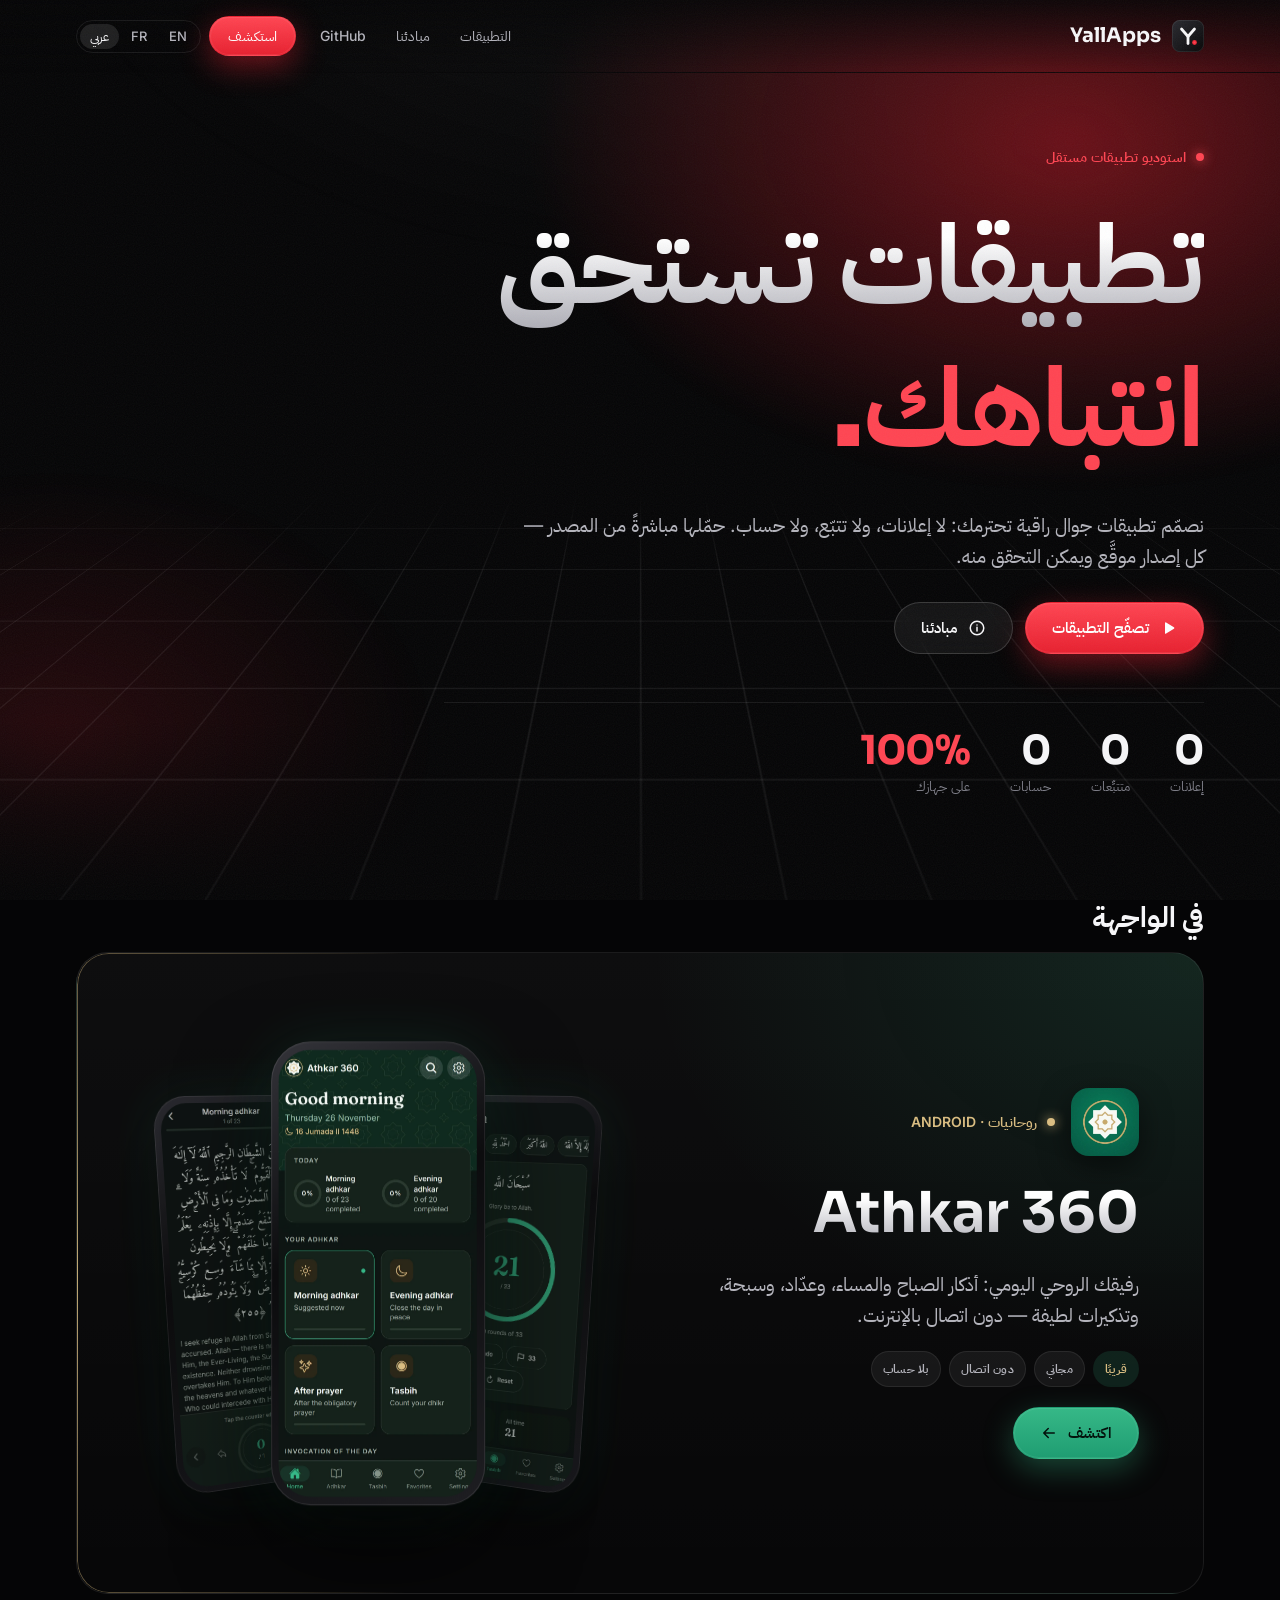
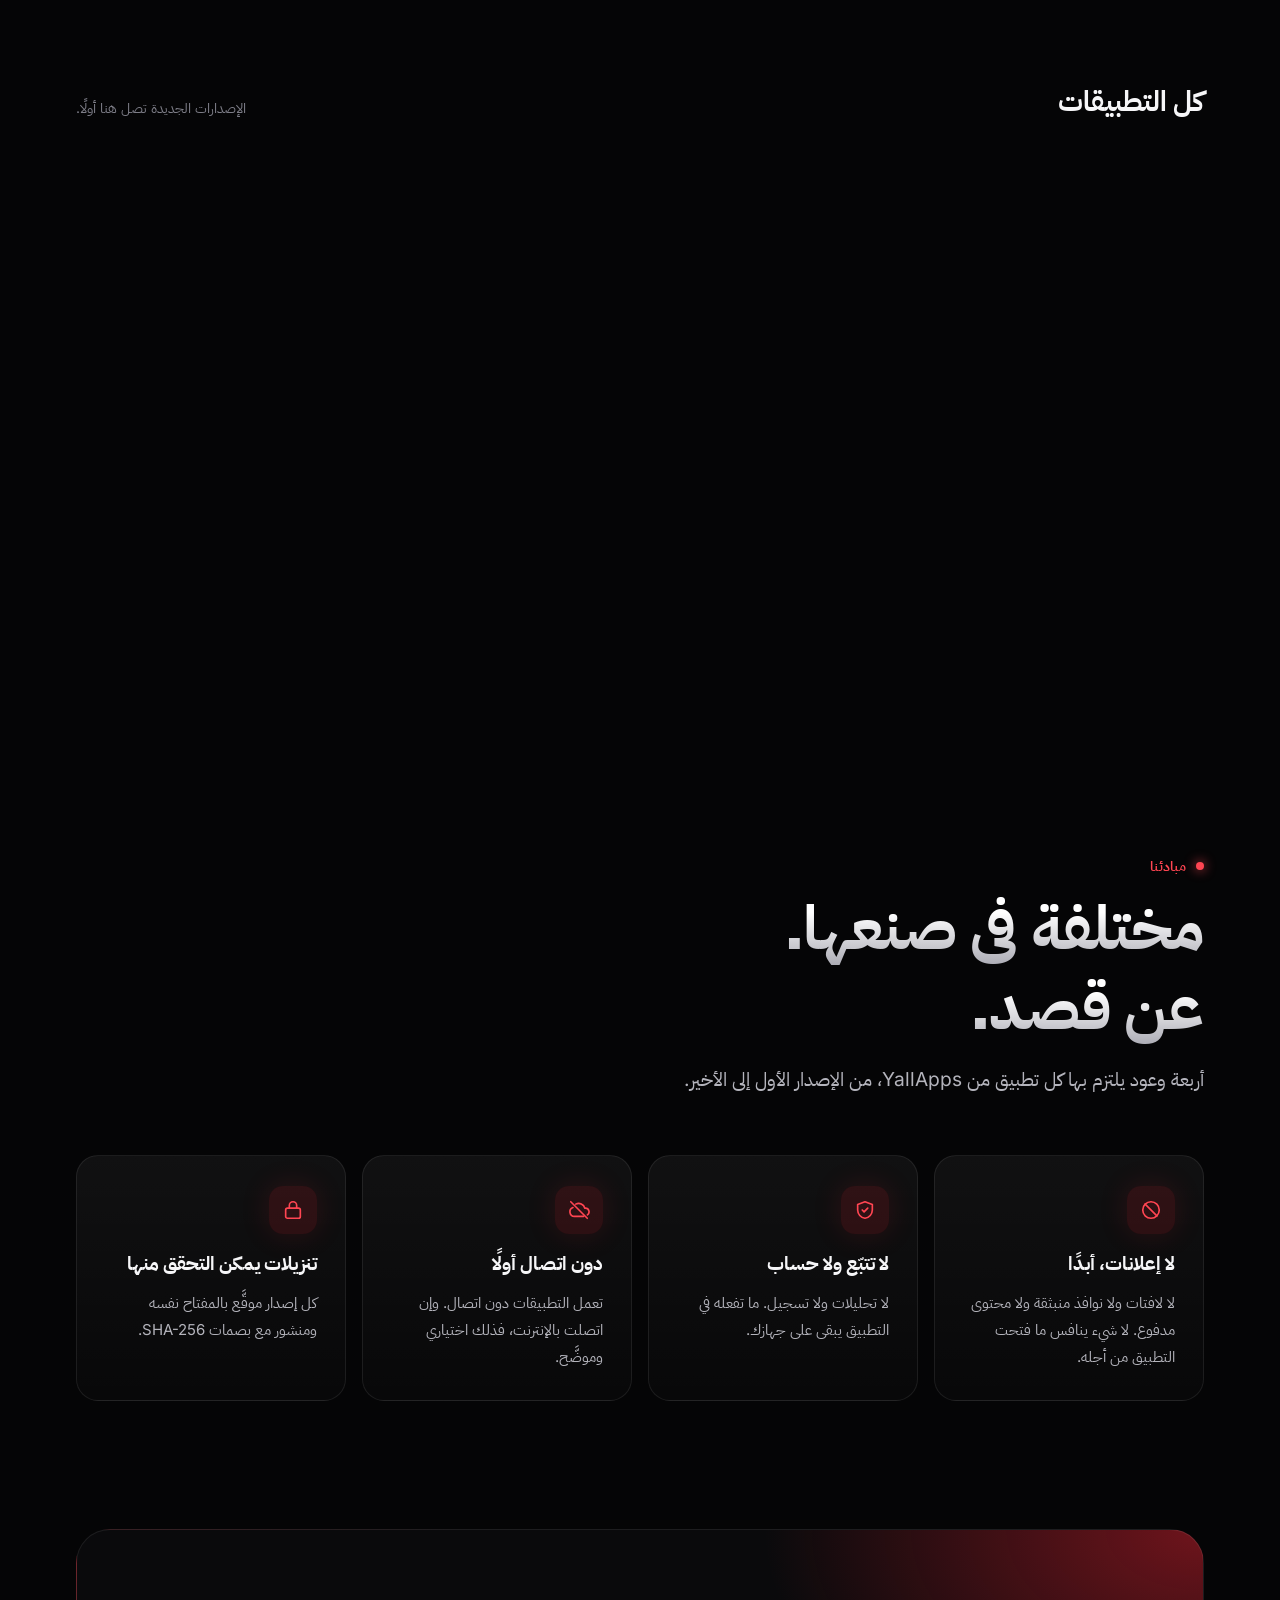
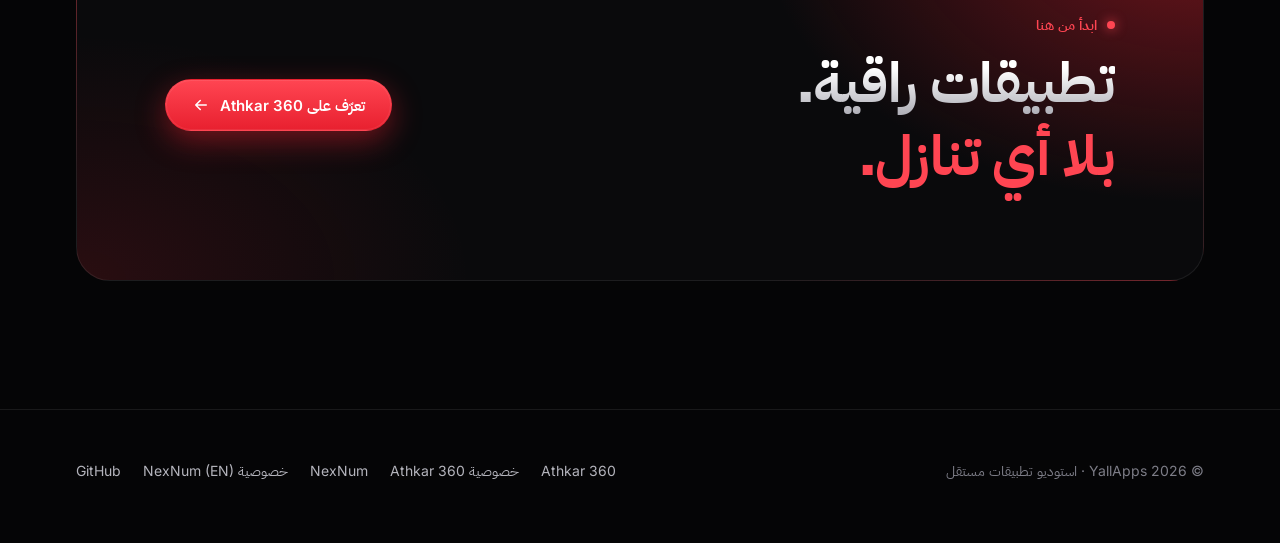
==== ar/index.html @ 6cf1ecbd "French and Arabic versions of the site - /fr/ and /ar/ copies of the home, Athkar 360 and privacy pa" ====
<!doctype html>
<html lang="ar" dir="rtl" class="no-js">
  <head>
    <meta charset="utf-8" />
    <meta name="viewport" content="width=device-width, initial-scale=1" />
    <title>YallApps — تطبيقات تستحق انتباهك</title>
    <meta name="description" content="YallApps استوديو مستقل يصنع تطبيقات جوال راقية، بلا إعلانات ولا تتبّع ولا حساب. حمّلها مباشرةً: كل ملف موقَّع ويمكن التحقق منه." />
    <link rel="canonical" href="https://yallapps.github.io/ar/" />
    <link rel="alternate" hreflang="en" href="https://yallapps.github.io/" />
    <link rel="alternate" hreflang="fr" href="https://yallapps.github.io/fr/" />
    <link rel="alternate" hreflang="ar" href="https://yallapps.github.io/ar/" />
    <link rel="alternate" hreflang="x-default" href="https://yallapps.github.io/" />
    <meta name="theme-color" content="#050506" />
    <meta name="color-scheme" content="dark" />
    <meta property="og:locale" content="ar_AR" />
    <meta property="og:type" content="website" />
    <meta property="og:site_name" content="YallApps" />
    <meta property="og:title" content="YallApps — تطبيقات تستحق انتباهك" />
    <meta property="og:description" content="تطبيقات جوال راقية، بلا إعلانات ولا تتبّع ولا حساب." />
    <meta property="og:url" content="https://yallapps.github.io/ar/" />
    <meta property="og:image" content="https://yallapps.github.io/athkar360/img/icon-512.png" />
    <meta name="twitter:card" content="summary" />
    <link rel="icon" href="/favicon.svg" type="image/svg+xml" />
    <link rel="preload" href="/assets/fonts/sora.woff2" as="font" type="font/woff2" crossorigin />
    <link rel="preload" href="/assets/fonts/inter.woff2" as="font" type="font/woff2" crossorigin />
    <link rel="stylesheet" href="/assets/site.css" />
    <script src="/assets/site.js" defer></script>
    <script type="application/ld+json">
      {
        "@context": "https://schema.org",
        "@type": "Organization",
        "name": "YallApps",
        "url": "https://yallapps.github.io/",
        "logo": "https://yallapps.github.io/favicon.svg",
        "sameAs": ["https://github.com/yallapps"]
      }
    </script>
  </head>
  <body>
    <a class="skip" href="#main">انتقل إلى المحتوى</a>

    <header class="site-header">
      <div class="wrap">
        <a class="brand" href="/ar/" aria-label="الصفحة الرئيسية لـ YallApps">
          <img src="/assets/img/yallapps-mark.svg" width="32" height="32" alt="" />
          YallApps
        </a>
        <nav class="nav" aria-label="القائمة الرئيسية">
          <a class="nav-link" href="#apps">التطبيقات</a>
          <a class="nav-link" href="#principles">مبادئنا</a>
          <a class="nav-link" href="https://github.com/yallapps">GitHub</a>
          <a class="btn btn-primary" href="#apps">استكشف</a>
          <span class="lang-switch">
            <a href="/" lang="en" hreflang="en">EN</a>
            <a href="/fr/" lang="fr" hreflang="fr">FR</a>
            <a href="/ar/" lang="ar" hreflang="ar" aria-current="true">عربي</a>
          </span>
        </nav>
      </div>
    </header>

    <main id="main">
      <section class="billboard home-hero" aria-labelledby="hero-title">
        <div class="wrap">
          <span class="eyebrow">استوديو تطبيقات مستقل</span>
          <h1 id="hero-title"><span class="grad">تطبيقات تستحق</span><br /><span class="red">انتباهك.</span></h1>
          <p class="lead">
            نصمّم تطبيقات جوال راقية تحترمك: لا إعلانات، ولا تتبّع، ولا حساب. حمّلها مباشرةً من المصدر — كل إصدار موقَّع ويمكن التحقق منه.
          </p>
          <div class="ctas">
            <a class="btn btn-primary" href="#apps">
              <svg viewBox="0 0 24 24" fill="currentColor" aria-hidden="true"><path d="M8 5.5v13a1 1 0 0 0 1.5.86l10.4-6.5a1 1 0 0 0 0-1.72L9.5 4.64A1 1 0 0 0 8 5.5z" /></svg>
              تصفّح التطبيقات
            </a>
            <a class="btn btn-glass" href="#principles">
              <svg viewBox="0 0 24 24" fill="none" stroke="currentColor" stroke-width="2" stroke-linecap="round" stroke-linejoin="round" aria-hidden="true"><circle cx="12" cy="12" r="9" /><path d="M12 11v5M12 8h.01" /></svg>
              مبادئنا
            </a>
          </div>
          <div class="stats" aria-label="ما لا نفعله أبدًا">
            <div class="stat"><b>0</b><span>إعلانات</span></div>
            <div class="stat"><b>0</b><span>متتبِّعات</span></div>
            <div class="stat"><b>0</b><span>حسابات</span></div>
            <div class="stat"><b class="red">100%</b><span>على جهازك</span></div>
          </div>
        </div>
        <div class="vignette"></div>
      </section>

      <section id="apps" aria-labelledby="featured-title" style="padding-top: 0">
        <div class="wrap">
          <div class="row-head reveal">
            <h2 id="featured-title">في الواجهة</h2>
          </div>
          <a class="spotlight reveal" href="/ar/athkar360/" data-app="athkar360" data-release="/athkar360" style="margin-top: 16px">
            <div class="copy">
              <div class="title-row">
                <img src="/athkar360/img/icon-256.webp" width="68" height="68" alt="" />
                <span class="eyebrow">روحانيات · Android</span>
              </div>
              <h2><span class="grad">Athkar 360</span></h2>
              <p class="lead">رفيقك الروحي اليومي: أذكار الصباح والمساء، وعدّاد، وسبحة، وتذكيرات لطيفة — دون اتصال بالإنترنت.</p>
              <div class="chips">
                <span class="chip hot" data-when="live" hidden data-version></span>
                <span class="chip hot" data-when="soon" hidden>قريبًا</span>
                <span class="chip">مجاني</span>
                <span class="chip">دون اتصال</span>
                <span class="chip">بلا حساب</span>
              </div>
              <div class="ctas">
                <span class="btn btn-primary">
                  اكتشف
                  <svg class="flip" viewBox="0 0 24 24" fill="none" stroke="currentColor" stroke-width="2" stroke-linecap="round" stroke-linejoin="round" aria-hidden="true"><path d="M5 12h14M13 6l6 6-6 6" /></svg>
                </span>
              </div>
            </div>
            <div class="fan" aria-hidden="true">
              <div class="phone"><img src="/athkar360/img/reader-dark.webp" alt="" width="390" height="844" loading="lazy" /></div>
              <div class="phone"><img src="/athkar360/img/home-dark.webp" alt="" width="390" height="844" loading="lazy" /></div>
              <div class="phone"><img src="/athkar360/img/tasbih-dark.webp" alt="" width="390" height="844" loading="lazy" /></div>
            </div>
          </a>

          <div class="row-head reveal" style="margin-top: clamp(56px, 7vw, 96px)">
            <h2>كل التطبيقات</h2>
            <p>الإصدارات الجديدة تصل هنا أولًا.</p>
          </div>
          <div class="posters reveal">
            <a class="poster" href="/ar/athkar360/" data-app="athkar360">
              <img src="/athkar360/img/home-dark.webp" alt="" width="390" height="844" loading="lazy" />
              <div class="info">
                <img class="icon" src="/athkar360/img/icon-256.webp" width="44" height="44" alt="" />
                <h3>Athkar 360</h3>
                <p>أذكار يومية، دون اتصال.</p>
              </div>
            </a>
            <a class="poster" href="/nexnum/" data-app="nexnum">
              <img src="/nexnum/img/play.webp" alt="" width="390" height="844" loading="lazy" />
              <div class="info">
                <img class="icon" src="/nexnum/img/icon-256.webp" width="44" height="44" alt="" />
                <h3>NexNum</h3>
                <p>أعلى أم أدنى، بجرأة.</p>
              </div>
            </a>
            <div class="poster soon">
              <div>
                <div class="lock"><svg viewBox="0 0 24 24" fill="none" stroke="currentColor" stroke-width="1.8" stroke-linecap="round" stroke-linejoin="round" aria-hidden="true"><rect x="4" y="10" width="16" height="11" rx="2" /><path d="M8 10V7a4 4 0 0 1 8 0v3" /></svg></div>
                <h3>التالي قريبًا</h3>
                <p>ترقّبوا.</p>
              </div>
            </div>
          </div>
        </div>
      </section>

      <section id="principles" aria-labelledby="principles-title">
        <div class="wrap">
          <div class="section-head reveal">
            <span class="eyebrow">مبادئنا</span>
            <h2 id="principles-title"><span class="grad">مختلفة في صنعها.</span><br /><span class="grad">عن قصد.</span></h2>
            <p class="lead">أربعة وعود يلتزم بها كل تطبيق من YallApps، من الإصدار الأول إلى الأخير.</p>
          </div>
          <div class="cards reveal">
            <div class="card">
              <div class="icon"><svg viewBox="0 0 24 24" fill="none" stroke="currentColor" stroke-width="1.8" stroke-linecap="round" stroke-linejoin="round" aria-hidden="true"><circle cx="12" cy="12" r="9" /><path d="m5.6 5.6 12.8 12.8" /></svg></div>
              <h3>لا إعلانات، أبدًا</h3>
              <p>لا لافتات ولا نوافذ منبثقة ولا محتوى مدفوع. لا شيء ينافس ما فتحت التطبيق من أجله.</p>
            </div>
            <div class="card">
              <div class="icon"><svg viewBox="0 0 24 24" fill="none" stroke="currentColor" stroke-width="1.8" stroke-linecap="round" stroke-linejoin="round" aria-hidden="true"><path d="M12 3 4 6v6c0 4.5 3.4 8.3 8 9 4.6-.7 8-4.5 8-9V6l-8-3z" /><path d="m9 12 2 2 4-4" /></svg></div>
              <h3>لا تتبّع ولا حساب</h3>
              <p>لا تحليلات ولا تسجيل. ما تفعله في التطبيق يبقى على جهازك.</p>
            </div>
            <div class="card">
              <div class="icon"><svg viewBox="0 0 24 24" fill="none" stroke="currentColor" stroke-width="1.8" stroke-linecap="round" stroke-linejoin="round" aria-hidden="true"><path d="M3 3l18 18" /><path d="M8.5 5.6A7 7 0 0 1 18.4 10H19a4 4 0 0 1 2.2 7.3" /><path d="M17 19H7a5 5 0 0 1-1.6-9.7" /></svg></div>
              <h3>دون اتصال أولًا</h3>
              <p>تعمل التطبيقات دون اتصال. وإن اتصلت بالإنترنت، فذلك اختياري وموضَّح.</p>
            </div>
            <div class="card">
              <div class="icon"><svg viewBox="0 0 24 24" fill="none" stroke="currentColor" stroke-width="1.8" stroke-linecap="round" stroke-linejoin="round" aria-hidden="true"><rect x="4" y="10" width="16" height="11" rx="2" /><path d="M8 10V7a4 4 0 0 1 8 0v3" /></svg></div>
              <h3>تنزيلات يمكن التحقق منها</h3>
              <p>كل إصدار موقَّع بالمفتاح نفسه ومنشور مع بصمات SHA-256.</p>
            </div>
          </div>
        </div>
      </section>

      <section aria-labelledby="cta-title" style="padding-top: 0">
        <div class="wrap">
          <div class="cta-band reveal">
            <div style="display: grid; gap: 14px">
              <span class="eyebrow">ابدأ من هنا</span>
              <h2 id="cta-title"><span class="grad">تطبيقات راقية.</span><br /><span class="red">بلا أي تنازل.</span></h2>
            </div>
            <a class="btn btn-primary" href="/ar/athkar360/">
              تعرّف على Athkar 360
              <svg class="flip" viewBox="0 0 24 24" fill="none" stroke="currentColor" stroke-width="2" stroke-linecap="round" stroke-linejoin="round" aria-hidden="true"><path d="M5 12h14M13 6l6 6-6 6" /></svg>
            </a>
          </div>
        </div>
      </section>
    </main>

    <footer class="site-footer">
      <div class="wrap">
        <span>© <span data-year>2026</span> YallApps · استوديو تطبيقات مستقل</span>
        <nav aria-label="تذييل الصفحة">
          <a href="/ar/athkar360/">Athkar 360</a>
          <a href="/ar/athkar360/privacy/">خصوصية Athkar 360</a>
          <a href="/nexnum/">NexNum</a>
          <a href="/nexnum/privacy/">خصوصية NexNum (EN)</a>
          <a href="https://github.com/yallapps">GitHub</a>
        </nav>
      </div>
    </footer>
  </body>
</html>
---- assets/site.css ----
/* YallApps — cinematic, dark-only design system.
   Two levels of identity:
   - the studio: deep black + signal red (home, header, footer, legal pages);
   - each app: its own accent, set with data-app on <body> or on a card (see "App themes" at the end).
   Fonts are self-hosted (latin subset): no request to third-party services. */

@font-face {
  font-family: 'Sora';
  font-style: normal;
  font-weight: 300 800;
  font-display: swap;
  src: url('fonts/sora.woff2') format('woff2');
}
@font-face {
  font-family: 'Inter';
  font-style: normal;
  font-weight: 400 600;
  font-display: swap;
  src: url('fonts/inter.woff2') format('woff2');
}
/* Arabic pages: IBM Plex Sans Arabic (OFL), arabic subset only. Latin text falls back to Sora/Inter. */
@font-face {
  font-family: 'Plex Arabic';
  font-style: normal;
  font-weight: 400;
  font-display: swap;
  src: url('fonts/plex-arabic-400.woff2') format('woff2');
  unicode-range: U+0600-06FF, U+0750-077F, U+0870-08FF, U+200C-200E, U+2010-2011, U+FB50-FDFF, U+FE70-FEFC;
}
@font-face {
  font-family: 'Plex Arabic';
  font-style: normal;
  font-weight: 600;
  font-display: swap;
  src: url('fonts/plex-arabic-600.woff2') format('woff2');
  unicode-range: U+0600-06FF, U+0750-077F, U+0870-08FF, U+200C-200E, U+2010-2011, U+FB50-FDFF, U+FE70-FEFC;
}
@font-face {
  font-family: 'Plex Arabic';
  font-style: normal;
  font-weight: 700 800;
  font-display: swap;
  src: url('fonts/plex-arabic-700.woff2') format('woff2');
  unicode-range: U+0600-06FF, U+0750-077F, U+0870-08FF, U+200C-200E, U+2010-2011, U+FB50-FDFF, U+FE70-FEFC;
}

:root {
  --bg: #050506;
  --bg-2: #0a0a0c;
  --panel: rgba(255, 255, 255, 0.035);
  --panel-solid: #111114;
  --panel-2: #17171b;
  --text: #f6f6f8;
  --text-2: #b4b4bc;
  --text-3: #7d7d87;
  --line: rgba(255, 255, 255, 0.08);
  --line-2: rgba(255, 255, 255, 0.16);
  --brand: #e8202f;
  --brand-hi: #ff4552;
  --brand-ink: #ffffff;
  --brand-glow: rgba(232, 32, 47, 0.45);
  --accent: #ff4552;
  --tint: rgba(232, 32, 47, 0.14);
  --radius: 22px;
  --radius-sm: 14px;
  --max: 1240px;
  --gutter: clamp(18px, 4.5vw, 56px);
  --font-display: 'Sora', 'Inter', system-ui, sans-serif;
  --font-body: 'Inter', system-ui, -apple-system, 'Segoe UI', Roboto, sans-serif;
  --font-mono: ui-monospace, 'SFMono-Regular', Menlo, Consolas, monospace;
  --ease: cubic-bezier(0.2, 0.7, 0.2, 1);
  color-scheme: dark;
}

*,
*::before,
*::after {
  box-sizing: border-box;
}

html {
  -webkit-text-size-adjust: 100%;
  scroll-behavior: smooth;
  background: var(--bg);
}

body {
  margin: 0;
  background: var(--bg);
  color: var(--text);
  font-family: var(--font-body);
  font-size: 16px;
  line-height: 1.6;
  -webkit-font-smoothing: antialiased;
  text-rendering: optimizeLegibility;
  overflow-x: hidden;
}

/* Film grain: a very light noise over everything. */
body::after {
  content: '';
  position: fixed;
  inset: 0;
  pointer-events: none;
  z-index: 100;
  opacity: 0.05;
  background-image: url("data:image/svg+xml;utf8,<svg xmlns='http://www.w3.org/2000/svg' width='160' height='160'><filter id='n'><feTurbulence type='fractalNoise' baseFrequency='0.9' numOctaves='2' stitchTiles='stitch'/></filter><rect width='100%' height='100%' filter='url(%23n)'/></svg>");
}

img {
  max-width: 100%;
  height: auto;
  display: block;
}

a {
  color: var(--accent);
  text-underline-offset: 3px;
}

h1,
h2,
h3 {
  font-family: var(--font-display);
  font-weight: 700;
  line-height: 1.04;
  letter-spacing: -0.035em;
  margin: 0;
}

p {
  margin: 0;
}

::selection {
  background: var(--brand);
  color: #fff;
}

.skip {
  position: absolute;
  inset-inline-start: 8px;
  top: 8px;
  transform: translateY(-200%);
  background: var(--panel-solid);
  color: var(--text);
  padding: 8px 14px;
  border-radius: 8px;
  z-index: 200;
}

.skip:focus {
  transform: none;
}

:focus-visible {
  outline: 2px solid var(--brand-hi);
  outline-offset: 3px;
  border-radius: 8px;
}

.wrap {
  width: 100%;
  max-width: var(--max);
  margin: 0 auto;
  padding: 0 var(--gutter);
}

.eyebrow {
  display: inline-flex;
  align-items: center;
  gap: 10px;
  font: 600 12px/1 var(--font-body);
  letter-spacing: 0.22em;
  text-transform: uppercase;
  color: var(--accent);
}

.eyebrow::before {
  content: '';
  width: 8px;
  height: 8px;
  border-radius: 50%;
  background: currentColor;
  box-shadow: 0 0 12px currentColor;
}

.lead {
  font-size: clamp(17px, 1.5vw, 20px);
  line-height: 1.6;
  color: var(--text-2);
  max-width: 58ch;
}

.grad {
  background: linear-gradient(180deg, #ffffff 30%, #a9a9b2);
  -webkit-background-clip: text;
  background-clip: text;
  color: transparent;
}

.red {
  color: var(--accent);
  -webkit-text-fill-color: var(--accent);
}

/* ---------- Header (glass) ---------- */

.site-header {
  position: fixed;
  top: 0;
  left: 0;
  right: 0;
  z-index: 60;
  transition: background 0.35s var(--ease), border-color 0.35s var(--ease);
  border-bottom: 1px solid transparent;
  background: linear-gradient(180deg, rgba(5, 5, 6, 0.85), rgba(5, 5, 6, 0));
}

.site-header.scrolled {
  background: rgba(8, 8, 10, 0.72);
  backdrop-filter: saturate(160%) blur(18px);
  -webkit-backdrop-filter: saturate(160%) blur(18px);
  border-bottom-color: var(--line);
}

.site-header .wrap {
  display: flex;
  align-items: center;
  justify-content: space-between;
  height: 72px;
  gap: 16px;
}

.brand {
  display: inline-flex;
  align-items: center;
  gap: 11px;
  color: var(--text);
  text-decoration: none;
  font: 700 20px/1 var(--font-display);
  letter-spacing: -0.02em;
}

.brand img {
  width: 32px;
  height: 32px;
}

.nav {
  display: flex;
  align-items: center;
  gap: 2px;
}

.nav a {
  color: var(--text-2);
  text-decoration: none;
  font-size: 14px;
  font-weight: 500;
  padding: 9px 14px;
  border-radius: 999px;
  transition: color 0.2s, background 0.2s;
}

.nav a:hover {
  color: var(--text);
  background: rgba(255, 255, 255, 0.06);
}

.nav .btn {
  margin-inline-start: 8px;
  min-height: 40px;
  padding: 0 18px;
  font-size: 14px;
  color: var(--brand-ink);
}

.nav .btn:hover {
  color: var(--brand-ink);
  background: linear-gradient(180deg, var(--brand-hi), var(--brand));
}

@media (max-width: 720px) {
  .nav .nav-link {
    display: none;
  }
}

/* ---------- Buttons ---------- */

.btn {
  position: relative;
  display: inline-flex;
  align-items: center;
  justify-content: center;
  gap: 10px;
  min-height: 52px;
  padding: 0 26px;
  border-radius: 999px;
  font: 600 15px/1 var(--font-body);
  letter-spacing: 0.01em;
  text-decoration: none;
  border: 1px solid transparent;
  cursor: pointer;
  white-space: nowrap;
  transition: transform 0.2s var(--ease), box-shadow 0.3s var(--ease), background 0.3s var(--ease), border-color 0.3s;
}

.btn svg {
  width: 18px;
  height: 18px;
  flex: none;
}

.btn:active {
  transform: translateY(1px) scale(0.99);
}

.btn-primary {
  background: linear-gradient(180deg, var(--brand-hi), var(--brand));
  color: var(--brand-ink);
  box-shadow: 0 0 0 1px rgba(255, 255, 255, 0.08) inset, 0 10px 30px var(--brand-glow);
}

.btn-primary:hover {
  transform: translateY(-2px);
  box-shadow: 0 0 0 1px rgba(255, 255, 255, 0.14) inset, 0 16px 44px var(--brand-glow);
}

.btn-glass {
  background: rgba(255, 255, 255, 0.06);
  color: var(--text);
  border-color: var(--line-2);
  backdrop-filter: blur(10px);
  -webkit-backdrop-filter: blur(10px);
}

.btn-glass:hover {
  background: rgba(255, 255, 255, 0.11);
  border-color: rgba(255, 255, 255, 0.28);
}

.btn[aria-disabled='true'] {
  opacity: 0.55;
  pointer-events: none;
  box-shadow: none;
}

/* ---------- Hero (billboard) ---------- */

.billboard {
  position: relative;
  min-height: min(100svh, 940px);
  display: grid;
  align-items: center;
  padding: 140px 0 90px;
  overflow: hidden;
  isolation: isolate;
}

.billboard::before {
  content: '';
  position: absolute;
  inset: -20% -10% auto;
  height: 120%;
  z-index: -2;
  background:
    radial-gradient(50% 45% at 78% 30%, var(--brand-glow), transparent 70%),
    radial-gradient(35% 35% at 12% 85%, var(--tint), transparent 70%),
    radial-gradient(60% 60% at 50% 0%, rgba(255, 255, 255, 0.05), transparent 70%);
  filter: blur(10px);
  animation: drift 18s ease-in-out infinite alternate;
}

/* Perspective grid floor */
.billboard::after {
  content: '';
  position: absolute;
  left: -50%;
  right: -50%;
  bottom: -10%;
  height: 55%;
  z-index: -1;
  background-image:
    linear-gradient(rgba(255, 255, 255, 0.07) 1px, transparent 1px),
    linear-gradient(90deg, rgba(255, 255, 255, 0.07) 1px, transparent 1px);
  background-size: 64px 64px;
  transform: perspective(600px) rotateX(62deg);
  transform-origin: center top;
  mask-image: linear-gradient(to bottom, transparent, #000 30%, #000 60%, transparent);
  -webkit-mask-image: linear-gradient(to bottom, transparent, #000 30%, #000 60%, transparent);
}

@keyframes drift {
  from {
    transform: translate3d(0, 0, 0) scale(1);
  }
  to {
    transform: translate3d(-3%, 2%, 0) scale(1.08);
  }
}

.billboard .vignette {
  position: absolute;
  inset: auto 0 0;
  height: 180px;
  z-index: -1;
  background: linear-gradient(to bottom, transparent, var(--bg));
  pointer-events: none;
}

.home-hero .wrap {
  display: grid;
  gap: 30px;
}

.home-hero h1 {
  font-size: clamp(48px, 8.6vw, 128px);
  font-weight: 800;
  letter-spacing: -0.05em;
  line-height: 0.96;
  max-width: 13ch;
}

.ctas {
  display: flex;
  flex-wrap: wrap;
  gap: 12px;
  align-items: center;
}

.stats {
  display: flex;
  flex-wrap: wrap;
  gap: 14px 40px;
  margin-top: 18px;
  padding-top: 28px;
  border-top: 1px solid var(--line);
  max-width: 760px;
}

.stat b {
  display: block;
  font: 700 clamp(28px, 3.2vw, 40px) / 1 var(--font-display);
  letter-spacing: -0.03em;
}

.stat span {
  font-size: 13px;
  color: var(--text-3);
  letter-spacing: 0.04em;
}

/* ---------- Sections ---------- */

section {
  position: relative;
  padding: clamp(72px, 10vw, 140px) 0;
}

.section-head {
  display: grid;
  gap: 16px;
  margin-bottom: clamp(36px, 5vw, 60px);
  max-width: 760px;
}

.section-head h2 {
  font-size: clamp(34px, 4.8vw, 64px);
}

.row-head {
  display: flex;
  align-items: end;
  justify-content: space-between;
  gap: 20px;
  margin-bottom: 6px;
}

.row-head h2 {
  font-size: clamp(22px, 2.2vw, 28px);
  letter-spacing: -0.02em;
}

.row-head p {
  color: var(--text-3);
  font-size: 14px;
}

/* ---------- Spotlight (featured app) ---------- */

.spotlight {
  position: relative;
  display: grid;
  grid-template-columns: minmax(0, 1fr) minmax(0, 1fr);
  gap: clamp(24px, 4vw, 56px);
  align-items: center;
  padding: clamp(28px, 5vw, 64px);
  border-radius: calc(var(--radius) + 10px);
  overflow: hidden;
  isolation: isolate;
  border: 1px solid var(--line);
  background:
    radial-gradient(70% 90% at 100% 0%, var(--tint), transparent 70%),
    linear-gradient(180deg, rgba(255, 255, 255, 0.04), rgba(255, 255, 255, 0.01));
  text-decoration: none;
  color: inherit;
}

/* Animated gradient border */
.spotlight::before {
  content: '';
  position: absolute;
  inset: 0;
  border-radius: inherit;
  padding: 1px;
  background: conic-gradient(from var(--angle, 0deg), transparent 0 60%, var(--accent) 75%, transparent 90%);
  -webkit-mask: linear-gradient(#000 0 0) content-box, linear-gradient(#000 0 0);
  -webkit-mask-composite: xor;
  mask-composite: exclude;
  animation: spin 7s linear infinite;
  opacity: 0.9;
  pointer-events: none;
}

@property --angle {
  syntax: '<angle>';
  inherits: false;
  initial-value: 0deg;
}

@keyframes spin {
  to {
    --angle: 360deg;
  }
}

.spotlight .copy {
  display: grid;
  gap: 20px;
}

.spotlight .title-row {
  display: flex;
  align-items: center;
  gap: 16px;
}

.spotlight .title-row img {
  width: 68px;
  height: 68px;
  border-radius: 18px;
  box-shadow: 0 10px 30px rgba(0, 0, 0, 0.5);
}

.spotlight h2 {
  font-size: clamp(34px, 4.4vw, 60px);
}

.fan {
  position: relative;
  height: clamp(340px, 40vw, 520px);
  perspective: 1400px;
}

.fan .phone {
  position: absolute;
  top: 50%;
  left: 50%;
  width: clamp(150px, 16vw, 220px);
  transition: transform 0.8s var(--ease);
}

.fan .phone:nth-child(1) {
  transform: translate(-112%, -46%) rotateY(28deg) rotateZ(-4deg) scale(0.88);
  opacity: 0.75;
}

.fan .phone:nth-child(2) {
  transform: translate(-50%, -50%) translateZ(60px);
  z-index: 2;
}

.fan .phone:nth-child(3) {
  transform: translate(12%, -46%) rotateY(-28deg) rotateZ(4deg) scale(0.88);
  opacity: 0.75;
}

.spotlight:hover .fan .phone:nth-child(1) {
  transform: translate(-120%, -46%) rotateY(22deg) rotateZ(-6deg) scale(0.9);
}

.spotlight:hover .fan .phone:nth-child(3) {
  transform: translate(20%, -46%) rotateY(-22deg) rotateZ(6deg) scale(0.9);
}

@media (max-width: 900px) {
  .spotlight {
    grid-template-columns: 1fr;
  }
}

/* ---------- Phones ---------- */

.phone {
  aspect-ratio: 390 / 844;
  border-radius: clamp(26px, 3vw, 38px);
  padding: clamp(5px, 0.6vw, 8px);
  background: linear-gradient(150deg, #34343a, #0c0c0e 40%, #1e1e22);
  box-shadow:
    0 0 0 1px rgba(255, 255, 255, 0.1) inset,
    0 40px 90px rgba(0, 0, 0, 0.7),
    0 0 60px var(--tint);
}

.phone img {
  width: 100%;
  height: 100%;
  object-fit: cover;
  border-radius: clamp(21px, 2.5vw, 31px);
}

/* ---------- Poster row ---------- */

.posters {
  display: grid;
  grid-auto-flow: column;
  grid-auto-columns: clamp(220px, 22vw, 290px);
  gap: 16px;
  overflow-x: auto;
  padding: 20px var(--gutter) 34px;
  margin: 0 calc(-1 * var(--gutter));
  scroll-snap-type: x proximity;
  scrollbar-width: none;
}

.posters::-webkit-scrollbar {
  display: none;
}

.poster {
  position: relative;
  aspect-ratio: 2 / 3;
  border-radius: var(--radius-sm);
  overflow: hidden;
  scroll-snap-align: start;
  background: var(--panel-solid);
  border: 1px solid var(--line);
  color: var(--text);
  text-decoration: none;
  transition: transform 0.45s var(--ease), box-shadow 0.45s var(--ease), border-color 0.45s;
  isolation: isolate;
}

a.poster:hover,
a.poster:focus-visible {
  transform: scale(1.06) translateY(-6px);
  box-shadow: 0 30px 60px rgba(0, 0, 0, 0.7), 0 0 50px var(--tint);
  border-color: var(--line-2);
  z-index: 2;
}

.poster > img {
  position: absolute;
  inset: 0;
  width: 100%;
  height: 100%;
  object-fit: cover;
  object-position: top;
  z-index: -2;
  transition: transform 0.8s var(--ease);
}

a.poster:hover > img {
  transform: scale(1.05);
}

.poster::after {
  content: '';
  position: absolute;
  inset: 0;
  z-index: -1;
  background: linear-gradient(180deg, rgba(5, 5, 6, 0) 30%, rgba(5, 5, 6, 0.75) 62%, rgba(5, 5, 6, 0.97));
}

.poster .info {
  position: absolute;
  inset: auto 0 0;
  padding: 20px;
  display: grid;
  gap: 8px;
}

.poster .info .icon {
  width: 44px;
  height: 44px;
  border-radius: 12px;
  box-shadow: 0 6px 18px rgba(0, 0, 0, 0.5);
}

.poster h3 {
  font-size: 24px;
  letter-spacing: -0.02em;
}

.poster p {
  font-size: 13.5px;
  color: var(--text-2);
  line-height: 1.5;
}

.poster.soon {
  display: grid;
  place-items: center;
  text-align: center;
  padding: 24px;
  background:
    radial-gradient(70% 50% at 50% 30%, var(--tint), transparent 70%),
    repeating-linear-gradient(135deg, rgba(255, 255, 255, 0.025) 0 2px, transparent 2px 14px),
    var(--panel-solid);
}

.poster.soon::after {
  display: none;
}

.poster.soon h3 {
  font-size: 20px;
}

.poster.soon p {
  color: var(--text-3);
}

.poster .lock {
  width: 46px;
  height: 46px;
  margin: 0 auto 14px;
  border-radius: 50%;
  display: grid;
  place-items: center;
  border: 1px solid var(--line-2);
  color: var(--text-3);
}

.poster .lock svg {
  width: 20px;
  height: 20px;
}

/* ---------- Chips ---------- */

.chips {
  display: flex;
  flex-wrap: wrap;
  gap: 8px;
}

.chip {
  display: inline-flex;
  align-items: center;
  gap: 6px;
  font-size: 12px;
  font-weight: 600;
  letter-spacing: 0.02em;
  padding: 6px 11px;
  border-radius: 999px;
  background: rgba(255, 255, 255, 0.06);
  color: var(--text-2);
  border: 1px solid var(--line);
}

.chip.hot {
  background: var(--tint);
  color: var(--accent);
  border-color: transparent;
}

.chip svg {
  width: 13px;
  height: 13px;
}

/* ---------- Glass cards ---------- */

.cards {
  display: grid;
  grid-template-columns: repeat(auto-fit, minmax(min(100%, 260px), 1fr));
  gap: 16px;
}

.cards.three {
  grid-template-columns: repeat(auto-fit, minmax(min(100%, 300px), 1fr));
}

@media (min-width: 1000px) {
  .cards.three {
    grid-template-columns: repeat(3, 1fr);
  }
}

.card {
  position: relative;
  padding: 30px 28px;
  border-radius: var(--radius);
  background: linear-gradient(180deg, rgba(255, 255, 255, 0.05), rgba(255, 255, 255, 0.015));
  border: 1px solid var(--line);
  display: grid;
  gap: 12px;
  align-content: start;
  overflow: hidden;
  transition: border-color 0.4s, transform 0.4s var(--ease);
}

/* Pointer-following glow (coordinates set by site.js) */
.card::before {
  content: '';
  position: absolute;
  inset: 0;
  background: radial-gradient(360px circle at var(--mx, 50%) var(--my, -40%), var(--tint), transparent 60%);
  opacity: 0;
  transition: opacity 0.4s;
  pointer-events: none;
}

.card:hover {
  border-color: var(--line-2);
  transform: translateY(-3px);
}

.card:hover::before {
  opacity: 1;
}

.card .icon {
  position: relative;
  width: 48px;
  height: 48px;
  border-radius: 14px;
  display: grid;
  place-items: center;
  background: var(--tint);
  color: var(--accent);
  margin-bottom: 6px;
  box-shadow: 0 0 30px var(--tint);
}

.card .icon svg {
  width: 22px;
  height: 22px;
}

.card h3 {
  position: relative;
  font-size: 19px;
  letter-spacing: -0.02em;
  line-height: 1.25;
}

.card p {
  position: relative;
  color: var(--text-2);
  font-size: 15px;
}

/* ---------- App page hero ---------- */

.app-hero .wrap {
  display: grid;
  grid-template-columns: minmax(0, 1.05fr) minmax(0, 0.95fr);
  gap: clamp(28px, 5vw, 64px);
  align-items: center;
}

.app-hero .copy {
  display: grid;
  gap: 24px;
}

.app-hero .title-row {
  display: flex;
  align-items: center;
  gap: 16px;
}

.app-hero .title-row img {
  width: 76px;
  height: 76px;
  border-radius: 20px;
  box-shadow: 0 14px 40px rgba(0, 0, 0, 0.6), 0 0 40px var(--tint);
}

.app-hero h1 {
  font-size: clamp(44px, 6.4vw, 92px);
  font-weight: 800;
  letter-spacing: -0.045em;
  line-height: 0.98;
}

.release-meta {
  font-size: 13px;
  color: var(--text-3);
  display: flex;
  flex-wrap: wrap;
  gap: 6px 18px;
  align-items: center;
}

.release-meta > span {
  display: inline-flex;
  align-items: center;
  gap: 8px;
}

.status-dot {
  width: 8px;
  height: 8px;
  border-radius: 50%;
  background: #f5b83d;
  box-shadow: 0 0 0 4px rgba(245, 184, 61, 0.18), 0 0 14px rgba(245, 184, 61, 0.6);
}

.status-dot.live {
  background: #3ddc97;
  box-shadow: 0 0 0 4px rgba(61, 220, 151, 0.18), 0 0 14px rgba(61, 220, 151, 0.6);
}

.app-hero .fan {
  height: clamp(420px, 46vw, 620px);
}

.app-hero .fan .phone {
  width: clamp(170px, 18vw, 250px);
}

@media (max-width: 900px) {
  .app-hero .wrap {
    grid-template-columns: 1fr;
  }
  .app-hero .fan {
    height: clamp(380px, 100vw, 520px);
  }
  .app-hero .fan .phone {
    width: clamp(150px, 40vw, 220px);
  }
}

/* ---------- Gallery row ---------- */

.gallery {
  display: grid;
  grid-auto-flow: column;
  grid-auto-columns: clamp(200px, 21vw, 260px);
  gap: 22px;
  overflow-x: auto;
  scroll-snap-type: x mandatory;
  padding: 20px var(--gutter) 40px;
  margin: 0 calc(-1 * var(--gutter));
  scrollbar-width: none;
}

.gallery::-webkit-scrollbar {
  display: none;
}

.gallery figure {
  margin: 0;
  scroll-snap-align: center;
  display: grid;
  gap: 16px;
}

.gallery .phone {
  transition: transform 0.5s var(--ease);
}

.gallery figure:hover .phone {
  transform: translateY(-8px) scale(1.02);
}

.gallery figcaption {
  font-size: 14px;
  color: var(--text-3);
  text-align: center;
}

.gallery figcaption strong {
  display: block;
  color: var(--text);
  font-weight: 600;
}

/* ---------- Split / checklist ---------- */

.split {
  display: grid;
  grid-template-columns: minmax(0, 0.9fr) minmax(0, 1.1fr);
  gap: clamp(32px, 6vw, 90px);
  align-items: start;
}

@media (max-width: 900px) {
  .split {
    grid-template-columns: 1fr;
  }
}

.checklist {
  list-style: none;
  margin: 0;
  padding: 0;
  display: grid;
  gap: 10px;
}

.checklist li {
  display: grid;
  grid-template-columns: auto 1fr;
  gap: 16px;
  padding: 20px 22px;
  border-radius: var(--radius-sm);
  background: var(--panel);
  border: 1px solid var(--line);
  color: var(--text-2);
  font-size: 15px;
}

.checklist li strong {
  color: var(--text);
  display: block;
  font-weight: 600;
  margin-bottom: 2px;
}

.checklist svg {
  width: 22px;
  height: 22px;
  color: var(--accent);
  margin-top: 1px;
  filter: drop-shadow(0 0 8px var(--tint));
}

/* ---------- Download ---------- */

.download-grid {
  display: grid;
  grid-template-columns: minmax(0, 1.2fr) minmax(0, 0.8fr);
  gap: 20px;
  align-items: start;
}

@media (max-width: 900px) {
  .download-grid {
    grid-template-columns: 1fr;
  }
}

.files {
  display: grid;
  gap: 12px;
}

.file {
  display: grid;
  grid-template-columns: 1fr auto;
  gap: 16px;
  align-items: center;
  padding: 22px 24px;
  border-radius: var(--radius-sm);
  background: var(--panel);
  border: 1px solid var(--line);
}

.file.recommended {
  border-color: color-mix(in srgb, var(--accent) 55%, transparent);
  box-shadow: 0 0 0 1px color-mix(in srgb, var(--accent) 25%, transparent) inset, 0 0 40px var(--tint);
}

.file h3 {
  font-family: var(--font-body);
  font-size: 16px;
  font-weight: 600;
  letter-spacing: 0;
  display: flex;
  align-items: center;
  gap: 10px;
  flex-wrap: wrap;
}

.file p {
  color: var(--text-2);
  font-size: 14px;
}

.file .btn {
  min-height: 44px;
  padding: 0 20px;
  font-size: 14px;
}

@media (max-width: 520px) {
  .file {
    grid-template-columns: 1fr;
  }
}

.panel {
  padding: 26px;
  border-radius: var(--radius);
  background: var(--panel);
  border: 1px solid var(--line);
  display: grid;
  gap: 14px;
}

.panel h3 {
  font-family: var(--font-body);
  font-size: 16px;
  font-weight: 600;
  letter-spacing: 0;
}

.panel ol {
  margin: 0;
  padding-inline-start: 20px;
  color: var(--text-2);
  font-size: 15px;
  display: grid;
  gap: 8px;
}

.panel .small {
  font-size: 14px;
  color: var(--text-2);
}

.code {
  font-family: var(--font-mono);
  font-size: 12.5px;
  line-height: 1.6;
  word-break: break-all;
  padding: 12px 14px;
  border-radius: 10px;
  background: rgba(0, 0, 0, 0.45);
  border: 1px solid var(--line);
  color: var(--text-2);
}

.notice {
  display: flex;
  gap: 16px;
  align-items: flex-start;
  padding: 24px 26px;
  border-radius: var(--radius);
  background: linear-gradient(90deg, var(--tint), rgba(255, 255, 255, 0.02));
  border: 1px solid color-mix(in srgb, var(--accent) 35%, var(--line));
}

.notice > svg {
  width: 24px;
  height: 24px;
  color: var(--accent);
  flex: none;
  margin-top: 1px;
}

.notice > div > strong {
  display: block;
  margin-bottom: 4px;
}

.notice p {
  color: var(--text-2);
  font-size: 15px;
}

.notice p + p {
  margin-top: 10px;
}

.notice .ctas {
  margin-top: 18px;
}

.muted-link {
  font-size: 14px;
  color: var(--text-3);
}

[hidden] {
  display: none !important;
}

/* ---------- FAQ ---------- */

.faq {
  display: grid;
  gap: 10px;
  max-width: 880px;
}

.faq details {
  border-radius: var(--radius-sm);
  background: var(--panel);
  border: 1px solid var(--line);
  padding: 0 24px;
  transition: border-color 0.3s;
}

.faq details[open] {
  border-color: var(--line-2);
}

.faq summary {
  cursor: pointer;
  list-style: none;
  padding: 22px 0;
  font-weight: 600;
  display: flex;
  justify-content: space-between;
  gap: 16px;
  align-items: center;
}

.faq summary::-webkit-details-marker {
  display: none;
}

.faq summary::after {
  content: '+';
  font: 300 26px/1 var(--font-display);
  color: var(--accent);
  transition: transform 0.3s var(--ease);
  flex: none;
}

.faq details[open] summary::after {
  transform: rotate(45deg);
}

.faq details p {
  padding: 0 0 22px;
  color: var(--text-2);
  font-size: 15px;
}

/* ---------- Prose (legal pages) ---------- */

.page-hero {
  position: relative;
  padding: 170px 0 70px;
  overflow: hidden;
  isolation: isolate;
}

.page-hero::before {
  content: '';
  position: absolute;
  inset: -40% -10% 0;
  z-index: -1;
  background: radial-gradient(45% 60% at 70% 30%, var(--brand-glow), transparent 70%);
  opacity: 0.6;
  filter: blur(10px);
}

.page-hero .wrap {
  display: grid;
  gap: 18px;
  max-width: 900px;
}

.page-hero h1 {
  font-size: clamp(42px, 6vw, 80px);
  font-weight: 800;
  letter-spacing: -0.045em;
}

.prose {
  max-width: 760px;
  display: grid;
  gap: 18px;
  color: var(--text-2);
  font-size: 16.5px;
}

.prose h2 {
  font-size: 26px;
  color: var(--text);
  margin-top: 22px;
  letter-spacing: -0.02em;
}

.prose ul {
  margin: 0;
  padding-inline-start: 22px;
  display: grid;
  gap: 8px;
}

.prose strong {
  color: var(--text);
}

/* ---------- CTA band ---------- */

.cta-band {
  position: relative;
  overflow: hidden;
  isolation: isolate;
  border-radius: calc(var(--radius) + 12px);
  padding: clamp(40px, 7vw, 88px);
  display: grid;
  grid-template-columns: 1fr auto;
  gap: 28px;
  align-items: center;
  border: 1px solid var(--line);
  background:
    radial-gradient(60% 120% at 100% 0%, var(--brand-glow), transparent 65%),
    radial-gradient(50% 100% at 0% 100%, var(--tint), transparent 70%),
    var(--bg-2);
}

.cta-band h2 {
  font-size: clamp(32px, 4.4vw, 60px);
}

@media (max-width: 760px) {
  .cta-band {
    grid-template-columns: 1fr;
  }
}

/* ---------- Footer ---------- */

.site-footer {
  border-top: 1px solid var(--line);
  padding: 48px 0 60px;
  color: var(--text-3);
  font-size: 14px;
}

.site-footer .wrap {
  display: flex;
  flex-wrap: wrap;
  justify-content: space-between;
  gap: 24px;
  align-items: center;
}

.site-footer nav {
  display: flex;
  flex-wrap: wrap;
  gap: 6px 22px;
}

.site-footer a {
  color: var(--text-2);
  text-decoration: none;
}

.site-footer a:hover {
  color: var(--text);
}

/* ---------- Reveal on scroll ---------- */

.reveal {
  opacity: 0;
  transform: translateY(24px);
  filter: blur(6px);
  transition: opacity 0.9s var(--ease), transform 0.9s var(--ease), filter 0.9s var(--ease);
}

.reveal.in {
  opacity: 1;
  transform: none;
  filter: none;
}

.no-js .reveal {
  opacity: 1;
  transform: none;
  filter: none;
}

@media (prefers-reduced-motion: reduce) {
  html {
    scroll-behavior: auto;
  }
  *,
  *::before,
  *::after {
    animation: none !important;
    transition: none !important;
  }
  .reveal {
    opacity: 1;
    transform: none;
    filter: none;
  }
}

/* ---------- Languages (FR / AR, RTL) ---------- */

.lang-switch {
  display: inline-flex;
  align-items: center;
  gap: 2px;
  margin-inline-start: 6px;
  padding: 3px;
  border: 1px solid var(--line);
  border-radius: 999px;
}

.nav .lang-switch a {
  padding: 6px 10px;
  font-size: 13px;
  line-height: 1;
}

.nav .lang-switch a[aria-current='true'] {
  color: var(--text);
  background: rgba(255, 255, 255, 0.1);
}

@media (max-width: 420px) {
  .brand {
    font-size: 17px;
  }
  .nav .btn {
    padding: 0 14px;
  }
}

/* Arabic: Plex Arabic first, no letter-spacing (it breaks letter joining), no uppercase tracking. */
:root[lang='ar'] {
  --font-display: 'Plex Arabic', 'Sora', 'Inter', system-ui, sans-serif;
  --font-body: 'Plex Arabic', 'Inter', system-ui, 'Segoe UI', Tahoma, sans-serif;
}

[lang='ar'] h1,
[lang='ar'] h2,
[lang='ar'] h3,
[lang='ar'] .brand,
[lang='ar'] .btn,
[lang='ar'] .eyebrow,
[lang='ar'] .stat span {
  letter-spacing: 0;
}

[lang='ar'] h1,
[lang='ar'] h2,
[lang='ar'] h3 {
  line-height: 1.3;
}

[lang='ar'] .eyebrow {
  font-size: 14px;
}

[lang='ar'] body {
  line-height: 1.8;
}

/* Arrows point the other way in RTL. */
[dir='rtl'] .flip {
  transform: scaleX(-1);
}

/* Hashes and certificates stay left-to-right. */
[dir='rtl'] .code {
  direction: ltr;
  text-align: left;
}

/* ---------- App themes ----------
   Each app page sets <body data-app="<id>">; catalogue items set data-app too.
   To add an app: copy a block below and change the accent colours. */

[data-app='athkar360'] {
  --bg: #040806;
  --bg-2: #08100c;
  --brand: #1f9d72;
  --brand-hi: #36b887;
  --brand-ink: #03110b;
  --brand-glow: rgba(54, 184, 135, 0.35);
  --accent: #d9bd82;
  --tint: rgba(54, 184, 135, 0.14);
}

[data-app='nexnum'] {
  --bg: #050814;
  --bg-2: #0a1028;
  --brand: #22d3ee;
  --brand-hi: #67e8f9;
  --brand-ink: #04121a;
  --brand-glow: rgba(34, 211, 238, 0.35);
  --accent: #a78bfa;
  --tint: rgba(34, 211, 238, 0.12);
}
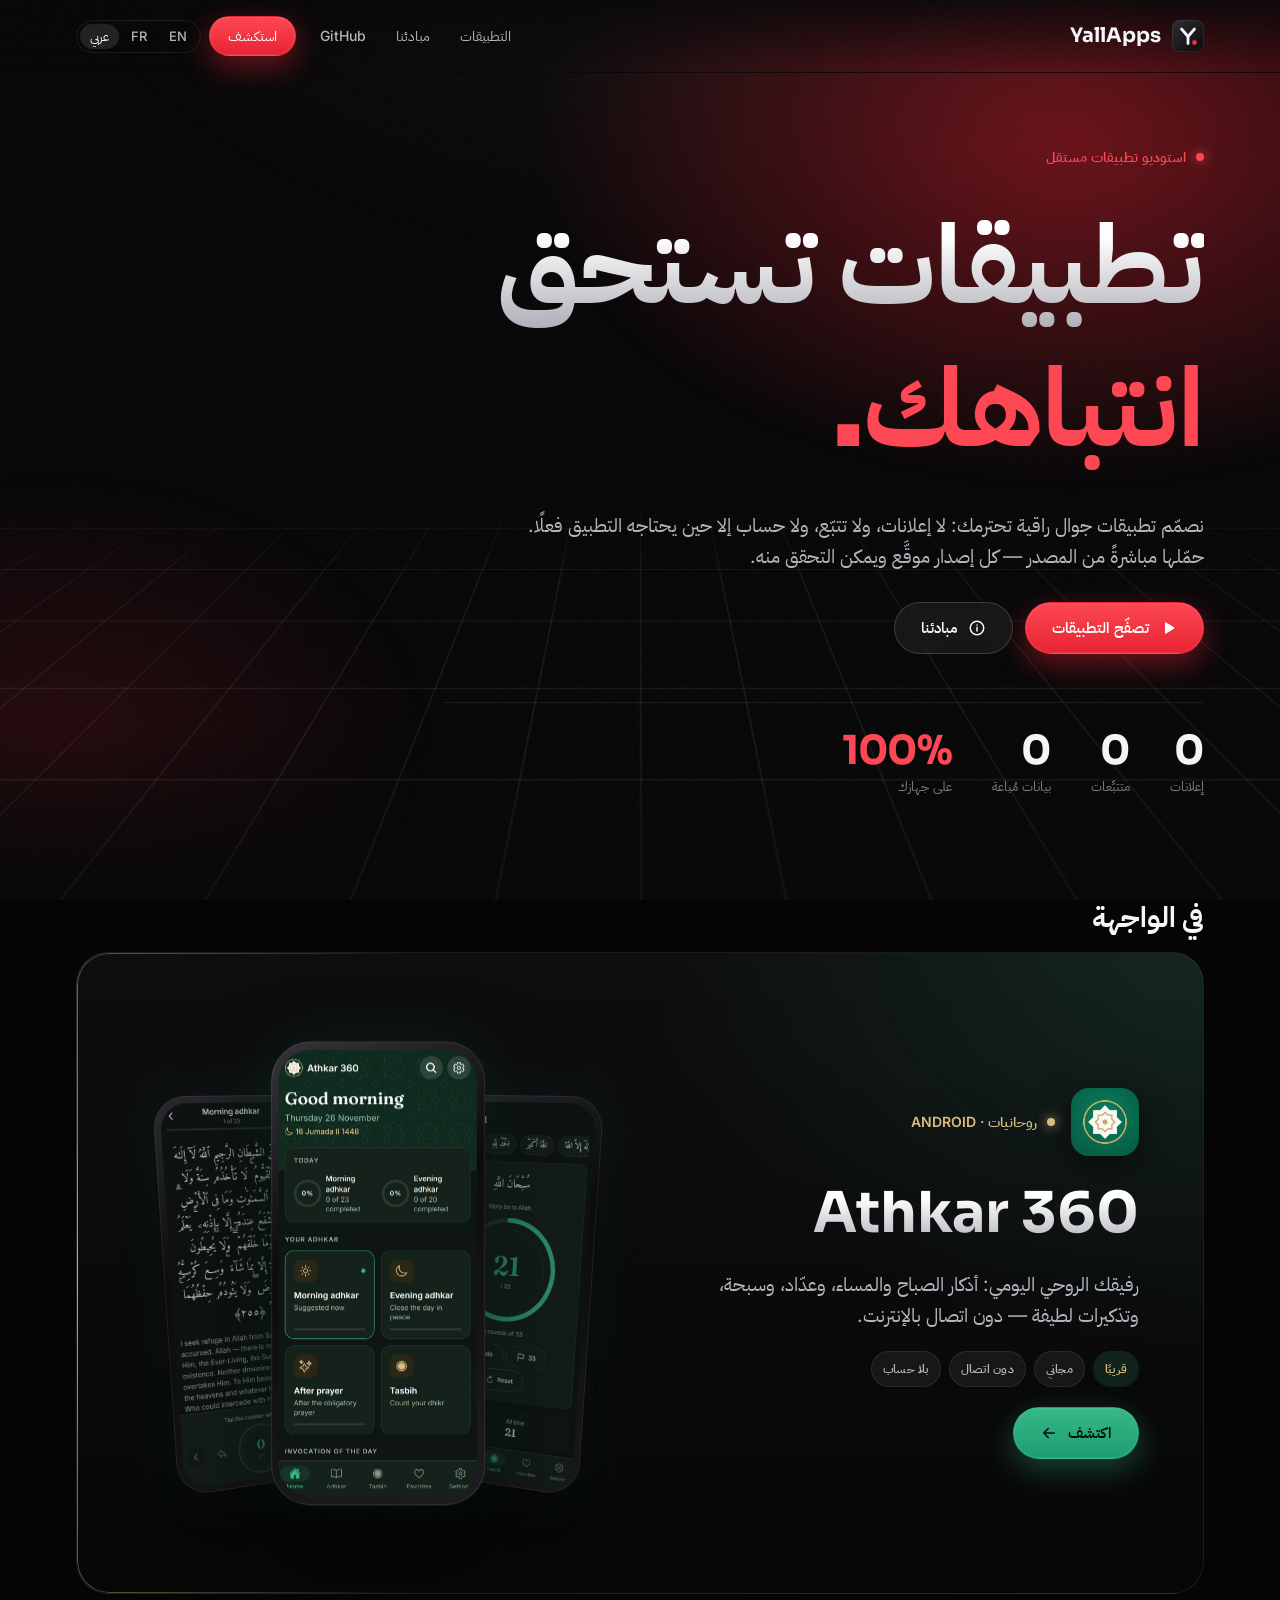
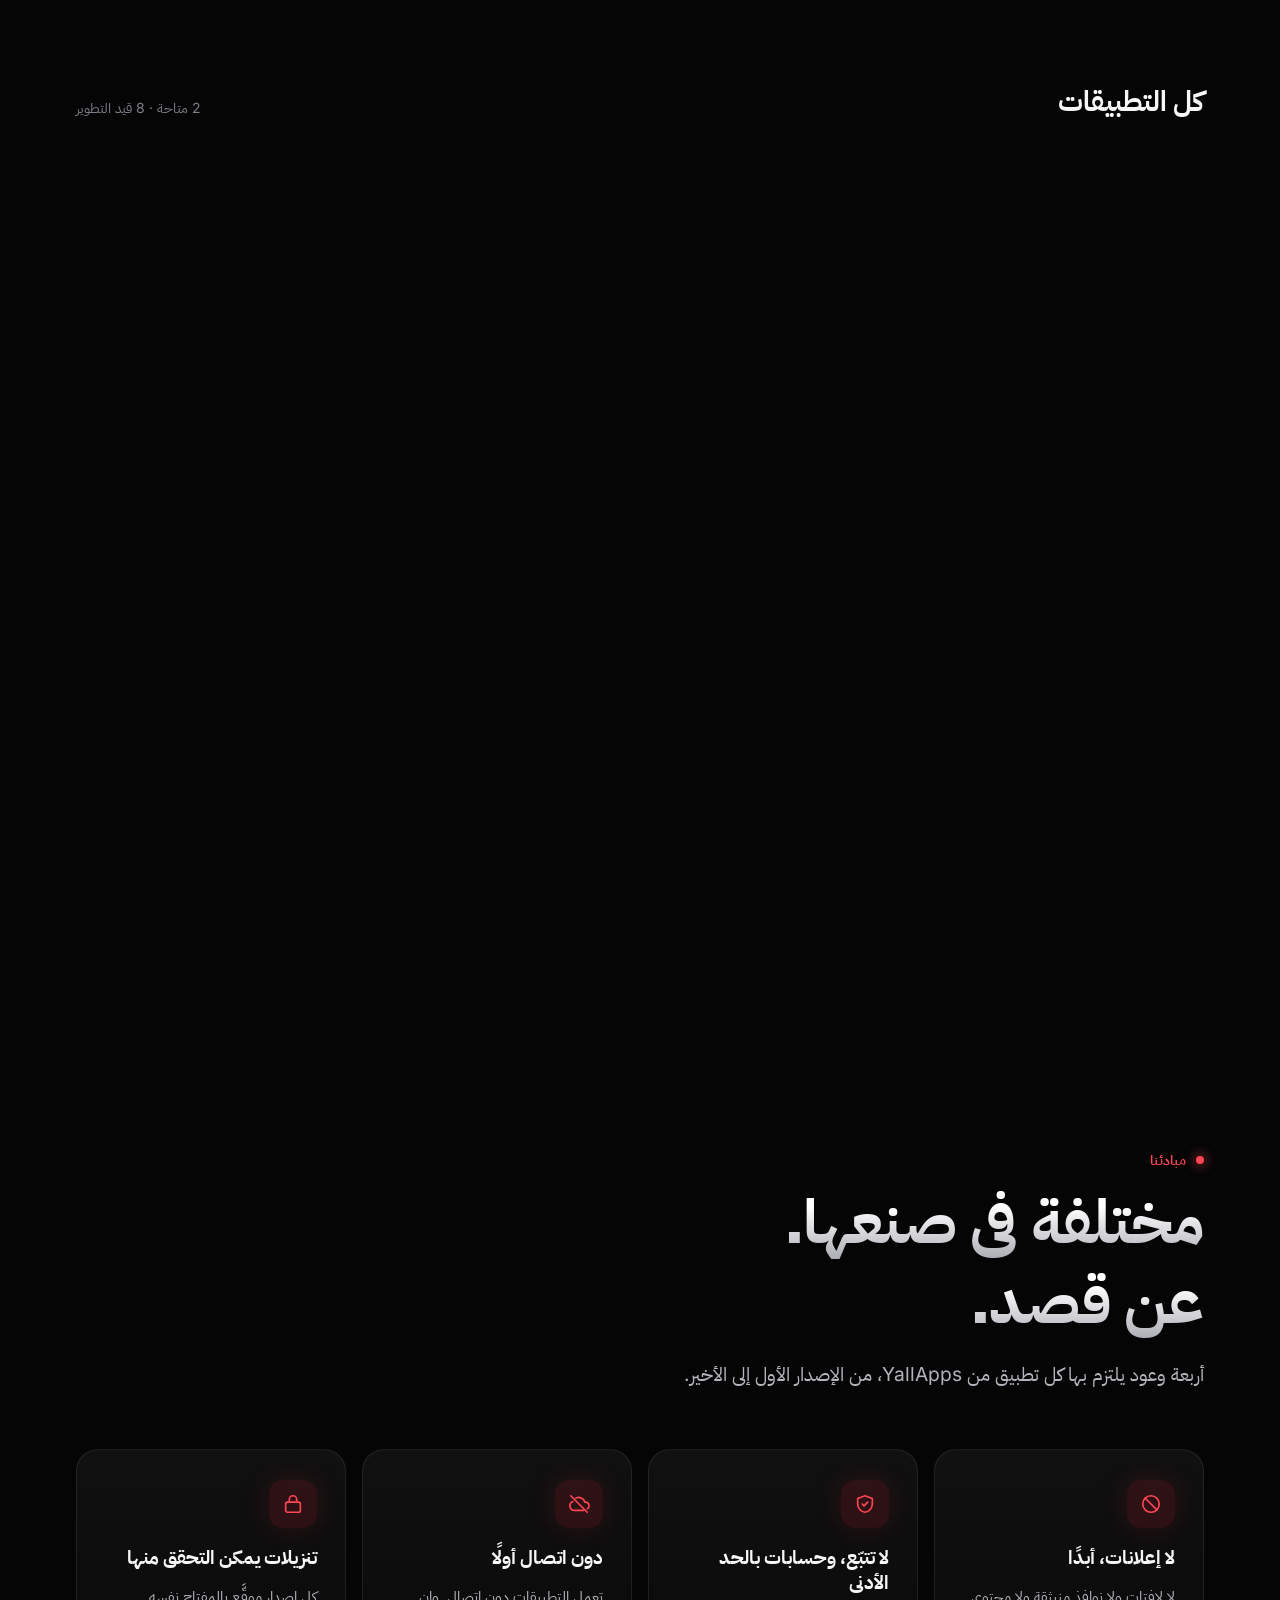
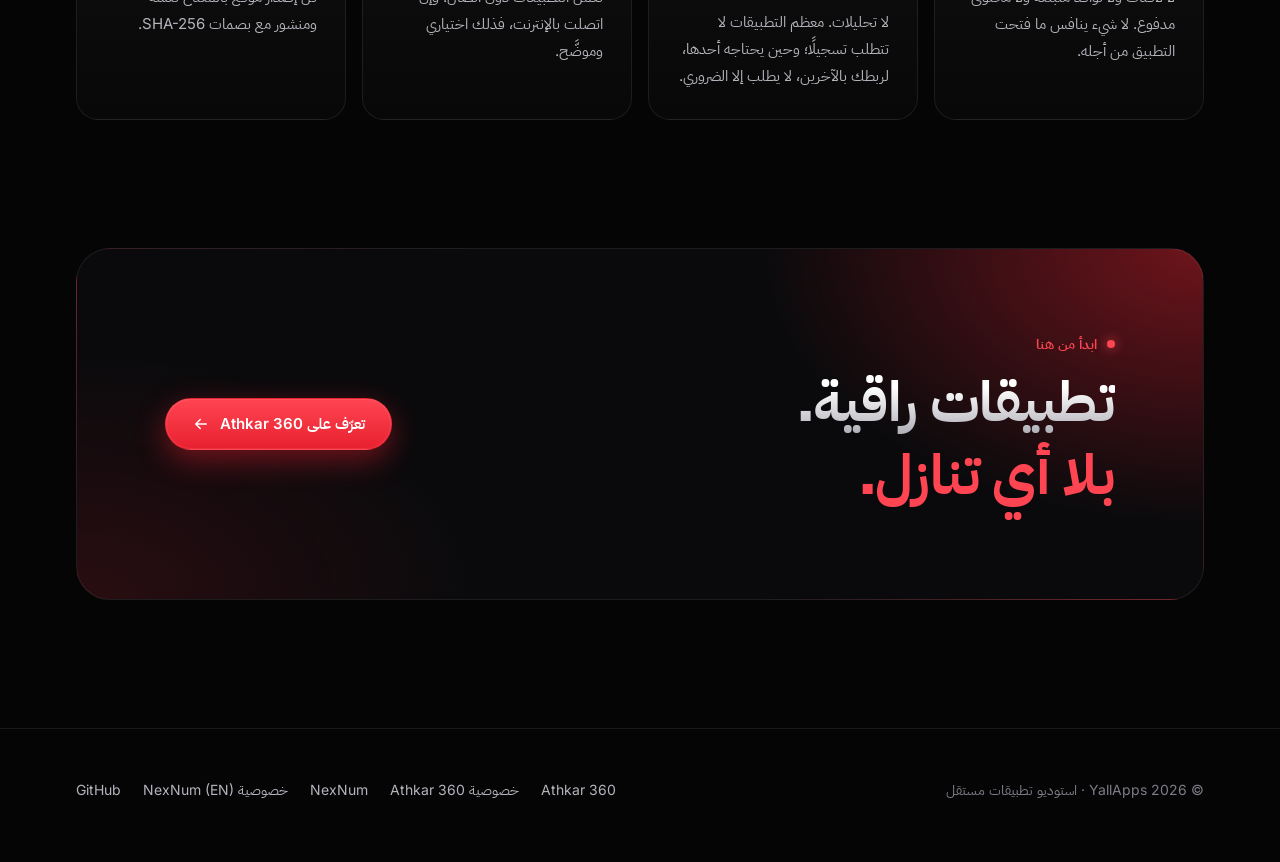
==== commit 364d06c8: "App catalogue with categories and upcoming apps - "All apps" becomes a filterable catalogue: categor" ====
--- a/ar/index.html
+++ b/ar/index.html
@@ -4,7 +4,7 @@
     <meta charset="utf-8" />
     <meta name="viewport" content="width=device-width, initial-scale=1" />
     <title>YallApps — تطبيقات تستحق انتباهك</title>
-    <meta name="description" content="YallApps استوديو مستقل يصنع تطبيقات جوال راقية، بلا إعلانات ولا تتبّع ولا حساب. حمّلها مباشرةً: كل ملف موقَّع ويمكن التحقق منه." />
+    <meta name="description" content="YallApps استوديو مستقل يصنع تطبيقات جوال راقية، بلا إعلانات ولا تتبّع. حمّلها مباشرةً: كل ملف موقَّع ويمكن التحقق منه." />
     <link rel="canonical" href="https://yallapps.github.io/ar/" />
     <link rel="alternate" hreflang="en" href="https://yallapps.github.io/" />
     <link rel="alternate" hreflang="fr" href="https://yallapps.github.io/fr/" />
@@ -16,10 +16,13 @@
     <meta property="og:type" content="website" />
     <meta property="og:site_name" content="YallApps" />
     <meta property="og:title" content="YallApps — تطبيقات تستحق انتباهك" />
-    <meta property="og:description" content="تطبيقات جوال راقية، بلا إعلانات ولا تتبّع ولا حساب." />
+    <meta property="og:description" content="تطبيقات جوال راقية، بلا إعلانات ولا تتبّع." />
     <meta property="og:url" content="https://yallapps.github.io/ar/" />
-    <meta property="og:image" content="https://yallapps.github.io/athkar360/img/icon-512.png" />
-    <meta name="twitter:card" content="summary" />
+    <meta property="og:image" content="https://yallapps.github.io/assets/img/og.png" />
+    <meta property="og:image:width" content="1200" />
+    <meta property="og:image:height" content="630" />
+    <meta property="og:image:alt" content="YallApps — تطبيقات تستحق انتباهك" />
+    <meta name="twitter:card" content="summary_large_image" />
     <link rel="icon" href="/favicon.svg" type="image/svg+xml" />
     <link rel="preload" href="/assets/fonts/sora.woff2" as="font" type="font/woff2" crossorigin />
     <link rel="preload" href="/assets/fonts/inter.woff2" as="font" type="font/woff2" crossorigin />
@@ -65,7 +68,7 @@
           <span class="eyebrow">استوديو تطبيقات مستقل</span>
           <h1 id="hero-title"><span class="grad">تطبيقات تستحق</span><br /><span class="red">انتباهك.</span></h1>
           <p class="lead">
-            نصمّم تطبيقات جوال راقية تحترمك: لا إعلانات، ولا تتبّع، ولا حساب. حمّلها مباشرةً من المصدر — كل إصدار موقَّع ويمكن التحقق منه.
+            نصمّم تطبيقات جوال راقية تحترمك: لا إعلانات، ولا تتبّع، ولا حساب إلا حين يحتاجه التطبيق فعلًا. حمّلها مباشرةً من المصدر — كل إصدار موقَّع ويمكن التحقق منه.
           </p>
           <div class="ctas">
             <a class="btn btn-primary" href="#apps">
@@ -80,7 +83,7 @@
           <div class="stats" aria-label="ما لا نفعله أبدًا">
             <div class="stat"><b>0</b><span>إعلانات</span></div>
             <div class="stat"><b>0</b><span>متتبِّعات</span></div>
-            <div class="stat"><b>0</b><span>حسابات</span></div>
+            <div class="stat"><b>0</b><span>بيانات مُباعة</span></div>
             <div class="stat"><b class="red">100%</b><span>على جهازك</span></div>
           </div>
         </div>
@@ -121,35 +124,114 @@
             </div>
           </a>
 
+          <!-- catalog:start (generated by tools/catalog.js) -->
           <div class="row-head reveal" style="margin-top: clamp(56px, 7vw, 96px)">
             <h2>كل التطبيقات</h2>
-            <p>الإصدارات الجديدة تصل هنا أولًا.</p>
-          </div>
-          <div class="posters reveal">
-            <a class="poster" href="/ar/athkar360/" data-app="athkar360">
+            <p>2 متاحة · 8 قيد التطوير</p>
+          </div>
+          <div class="cat-filter reveal" role="group" aria-label="التصنيفات">
+            <button type="button" class="cat-btn" data-filter="all" aria-pressed="true">الكل<span class="n">10</span></button>
+            <button type="button" class="cat-btn" data-filter="spirituality" aria-pressed="false">روحانيات<span class="n">1</span></button>
+            <button type="button" class="cat-btn" data-filter="games" aria-pressed="false">ألعاب<span class="n">3</span></button>
+            <button type="button" class="cat-btn" data-filter="health" aria-pressed="false">الصحة<span class="n">1</span></button>
+            <button type="button" class="cat-btn" data-filter="tools" aria-pressed="false">أدوات<span class="n">1</span></button>
+            <button type="button" class="cat-btn" data-filter="family" aria-pressed="false">الأسرة والأمان<span class="n">1</span></button>
+            <button type="button" class="cat-btn" data-filter="love" aria-pressed="false">التعارف والأزواج<span class="n">2</span></button>
+            <button type="button" class="cat-btn" data-filter="finance" aria-pressed="false">المال<span class="n">1</span></button>
+          </div>
+          <div class="catalog reveal">
+            <a class="poster" href="/ar/athkar360/" data-app="athkar360" data-cat="spirituality">
               <img src="/athkar360/img/home-dark.webp" alt="" width="390" height="844" loading="lazy" />
               <div class="info">
+                <span class="cat-label">روحانيات</span>
                 <img class="icon" src="/athkar360/img/icon-256.webp" width="44" height="44" alt="" />
                 <h3>Athkar 360</h3>
                 <p>أذكار يومية، دون اتصال.</p>
               </div>
             </a>
-            <a class="poster" href="/nexnum/" data-app="nexnum">
+            <a class="poster" href="/nexnum/" data-app="nexnum" data-cat="games">
               <img src="/nexnum/img/play.webp" alt="" width="390" height="844" loading="lazy" />
               <div class="info">
+                <span class="cat-label">ألعاب</span>
                 <img class="icon" src="/nexnum/img/icon-256.webp" width="44" height="44" alt="" />
                 <h3>NexNum</h3>
                 <p>أعلى أم أدنى، بجرأة.</p>
               </div>
             </a>
-            <div class="poster soon">
-              <div>
-                <div class="lock"><svg viewBox="0 0 24 24" fill="none" stroke="currentColor" stroke-width="1.8" stroke-linecap="round" stroke-linejoin="round" aria-hidden="true"><rect x="4" y="10" width="16" height="11" rx="2" /><path d="M8 10V7a4 4 0 0 1 8 0v3" /></svg></div>
-                <h3>التالي قريبًا</h3>
-                <p>ترقّبوا.</p>
-              </div>
-            </div>
-          </div>
+            <div class="poster upcoming" data-cat="games" style="--glow: #3b82f6">
+              <span class="app-icon mono" aria-hidden="true">C</span>
+              <div class="info">
+                <span class="cat-label">ألعاب</span>
+                <h3>Chess360</h3>
+                <p>شطرنج راقٍ، دون اتصال أمام محرك قوي.</p>
+                <span class="chip">قريبًا</span>
+              </div>
+            </div>
+            <div class="poster upcoming" data-cat="games" style="--glow: #8b5cf6">
+              <img class="app-icon" src="/assets/img/apps/wuzzle.webp" width="88" height="88" alt="" loading="lazy" />
+              <div class="info">
+                <span class="cat-label">ألعاب</span>
+                <h3>Wuzzle</h3>
+                <p>اكتشف الكلمة المخفية من خلال تلميح.</p>
+                <span class="chip">قريبًا</span>
+              </div>
+            </div>
+            <div class="poster upcoming" data-cat="health" style="--glow: #34d399">
+              <img class="app-icon" src="/assets/img/apps/calo360.webp" width="88" height="88" alt="" loading="lazy" />
+              <div class="info">
+                <span class="cat-label">الصحة</span>
+                <h3>Calo360</h3>
+                <p>السعرات والعناصر الغذائية والعادات، ببساطة.</p>
+                <span class="chip">قريبًا</span>
+              </div>
+            </div>
+            <div class="poster upcoming" data-cat="tools" style="--glow: #38bdf8">
+              <span class="app-icon mono" aria-hidden="true">S</span>
+              <div class="info">
+                <span class="cat-label">أدوات</span>
+                <h3>ScanFly360</h3>
+                <p>امسح مستنداتك ونظّمها وشاركها، دون اتصال.</p>
+                <span class="chip">قريبًا</span>
+              </div>
+            </div>
+            <div class="poster upcoming" data-cat="family" style="--glow: #22d3ee">
+              <img class="app-icon" src="/assets/img/apps/safe180.webp" width="88" height="88" alt="" loading="lazy" />
+              <div class="info">
+                <span class="cat-label">الأسرة والأمان</span>
+                <h3>Safe180</h3>
+                <p>ابقَ قريبًا، ابقَ آمنًا.</p>
+                <span class="chip">قريبًا</span>
+              </div>
+            </div>
+            <div class="poster upcoming" data-cat="love" style="--glow: #ec4899">
+              <img class="app-icon" src="/assets/img/apps/lovivup.webp" width="88" height="88" alt="" loading="lazy" />
+              <div class="info">
+                <span class="cat-label">التعارف والأزواج</span>
+                <h3>Lovivup</h3>
+                <p>تعارفك القادم يبدأ من هنا.</p>
+                <span class="chip">قريبًا</span>
+              </div>
+            </div>
+            <div class="poster upcoming" data-cat="love" style="--glow: #c084fc">
+              <img class="app-icon" src="/assets/img/apps/twinove.webp" width="88" height="88" alt="" loading="lazy" />
+              <div class="info">
+                <span class="cat-label">التعارف والأزواج</span>
+                <h3>Twinove</h3>
+                <p>قلبان. قصة واحدة.</p>
+                <span class="chip">قريبًا</span>
+              </div>
+            </div>
+            <div class="poster upcoming" data-cat="finance" style="--glow: #f97316">
+              <img class="app-icon" src="/assets/img/apps/duovie.webp" width="88" height="88" alt="" loading="lazy" />
+              <div class="info">
+                <span class="cat-label">المال</span>
+                <h3>Duovie</h3>
+                <p>ميزانية مشتركة للزوجين والأسرة.</p>
+                <span class="chip">قريبًا</span>
+              </div>
+            </div>
+          </div>
+          <!-- catalog:end -->
         </div>
       </section>
 
@@ -168,8 +250,8 @@
             </div>
             <div class="card">
               <div class="icon"><svg viewBox="0 0 24 24" fill="none" stroke="currentColor" stroke-width="1.8" stroke-linecap="round" stroke-linejoin="round" aria-hidden="true"><path d="M12 3 4 6v6c0 4.5 3.4 8.3 8 9 4.6-.7 8-4.5 8-9V6l-8-3z" /><path d="m9 12 2 2 4-4" /></svg></div>
-              <h3>لا تتبّع ولا حساب</h3>
-              <p>لا تحليلات ولا تسجيل. ما تفعله في التطبيق يبقى على جهازك.</p>
+              <h3>لا تتبّع، وحسابات بالحد الأدنى</h3>
+              <p>لا تحليلات. معظم التطبيقات لا تتطلب تسجيلًا؛ وحين يحتاجه أحدها، لربطك بالآخرين، لا يطلب إلا الضروري.</p>
             </div>
             <div class="card">
               <div class="icon"><svg viewBox="0 0 24 24" fill="none" stroke="currentColor" stroke-width="1.8" stroke-linecap="round" stroke-linejoin="round" aria-hidden="true"><path d="M3 3l18 18" /><path d="M8.5 5.6A7 7 0 0 1 18.4 10H19a4 4 0 0 1 2.2 7.3" /><path d="M17 19H7a5 5 0 0 1-1.6-9.7" /></svg></div>
--- a/assets/site.css
+++ b/assets/site.css
@@ -1401,6 +1401,152 @@
   }
 }
 
+/* ---------- Catalogue: category filters + grid (generated by tools/catalog.js) ---------- */
+
+.cat-filter {
+  display: flex;
+  gap: 8px;
+  overflow-x: auto;
+  padding: 4px var(--gutter) 6px;
+  margin: 18px calc(-1 * var(--gutter)) 0;
+  scrollbar-width: none;
+}
+
+.cat-filter::-webkit-scrollbar {
+  display: none;
+}
+
+.cat-btn {
+  flex: none;
+  display: inline-flex;
+  align-items: center;
+  gap: 8px;
+  min-height: 40px;
+  padding: 0 16px;
+  border-radius: 999px;
+  border: 1px solid var(--line-2);
+  background: rgba(255, 255, 255, 0.04);
+  color: var(--text-2);
+  font: 600 14px/1 var(--font-body);
+  cursor: pointer;
+  transition: background 0.2s, color 0.2s, border-color 0.2s;
+}
+
+.cat-btn:hover {
+  color: var(--text);
+  background: rgba(255, 255, 255, 0.08);
+}
+
+.cat-btn .n {
+  min-width: 22px;
+  padding: 3px 6px;
+  border-radius: 999px;
+  background: rgba(255, 255, 255, 0.08);
+  font-size: 12px;
+  text-align: center;
+}
+
+.cat-btn[aria-pressed='true'] {
+  color: var(--brand-ink);
+  background: linear-gradient(180deg, var(--brand-hi), var(--brand));
+  border-color: transparent;
+  box-shadow: 0 8px 24px var(--brand-glow);
+}
+
+.cat-btn[aria-pressed='true'] .n {
+  background: rgba(0, 0, 0, 0.2);
+}
+
+.catalog {
+  display: grid;
+  grid-template-columns: repeat(auto-fill, minmax(min(100%, 200px), 1fr));
+  gap: 16px;
+  padding: 20px 0 34px;
+}
+
+@media (max-width: 520px) {
+  .catalog {
+    grid-template-columns: 1fr 1fr;
+    gap: 12px;
+  }
+  .catalog .poster h3 {
+    font-size: 19px;
+  }
+  .catalog .poster .info {
+    padding: 14px;
+  }
+}
+
+.cat-label {
+  justify-self: start;
+  font: 600 11px/1 var(--font-body);
+  letter-spacing: 0.14em;
+  text-transform: uppercase;
+  color: var(--accent);
+}
+
+[lang='ar'] .cat-label {
+  letter-spacing: 0;
+  font-size: 12px;
+}
+
+a.poster .cat-label {
+  padding: 6px 9px;
+  border-radius: 999px;
+  background: rgba(5, 5, 6, 0.72);
+  border: 1px solid var(--line-2);
+  -webkit-backdrop-filter: blur(8px);
+  backdrop-filter: blur(8px);
+}
+
+.poster.upcoming {
+  background:
+    radial-gradient(80% 55% at 50% 28%, color-mix(in srgb, var(--glow) 32%, transparent), transparent 70%),
+    repeating-linear-gradient(135deg, rgba(255, 255, 255, 0.02) 0 2px, transparent 2px 14px),
+    var(--panel-solid);
+}
+
+.poster.upcoming::after {
+  display: none;
+}
+
+.poster.upcoming .cat-label {
+  color: color-mix(in srgb, var(--glow) 70%, #fff);
+}
+
+.poster.upcoming .app-icon {
+  position: absolute;
+  top: 26%;
+  left: 50%;
+  width: 34%;
+  height: auto;
+  aspect-ratio: 1;
+  transform: translate(-50%, -50%);
+  border-radius: 24%;
+  box-shadow: 0 16px 40px rgba(0, 0, 0, 0.55), 0 0 50px color-mix(in srgb, var(--glow) 45%, transparent);
+}
+
+.poster.upcoming .app-icon.mono {
+  display: grid;
+  place-items: center;
+  background: linear-gradient(160deg, color-mix(in srgb, var(--glow) 85%, #fff), color-mix(in srgb, var(--glow) 60%, #000));
+  color: #fff;
+  font: 800 clamp(28px, 4vw, 40px) / 1 var(--font-display);
+}
+
+.poster.upcoming .chip {
+  justify-self: start;
+  margin-top: 2px;
+}
+
+.no-js .cat-filter {
+  display: none;
+}
+
+.catalog .poster[hidden] {
+  display: none;
+}
+
 /* ---------- Languages (FR / AR, RTL) ---------- */
 
 .lang-switch {
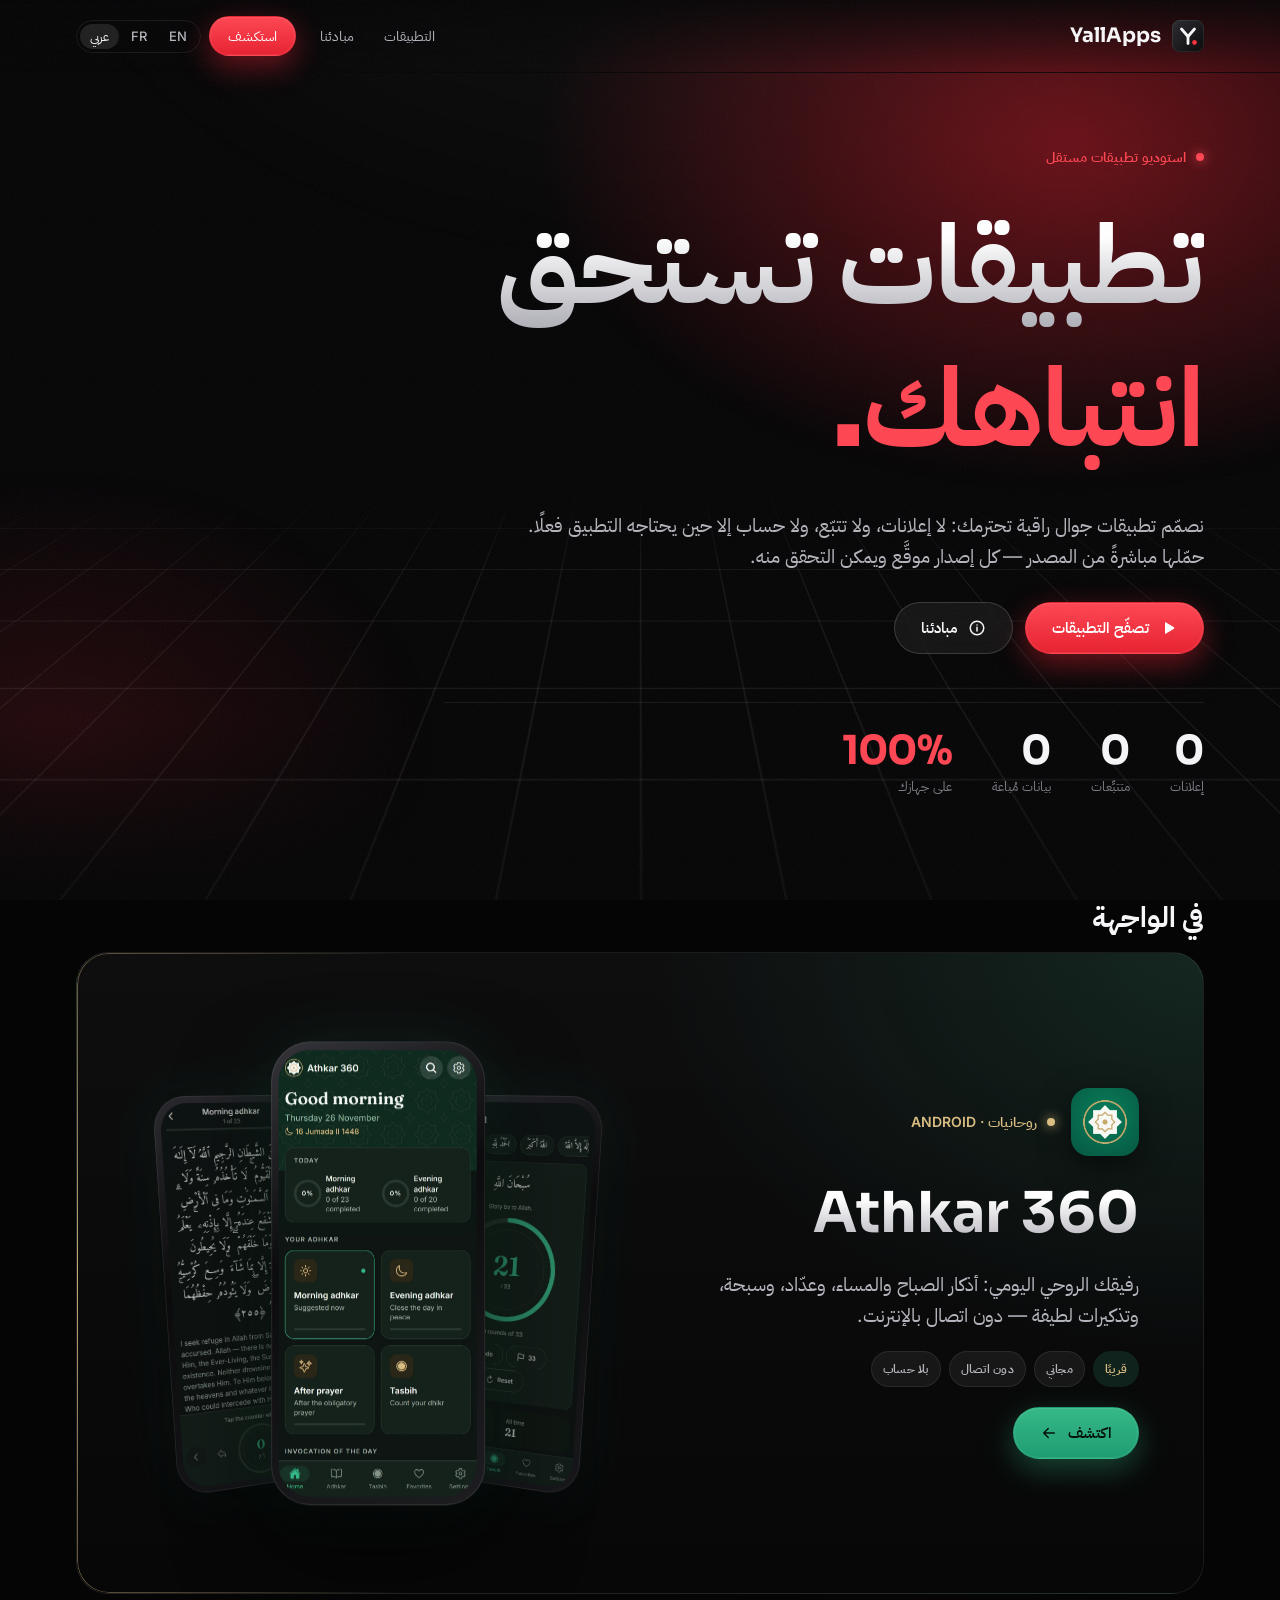
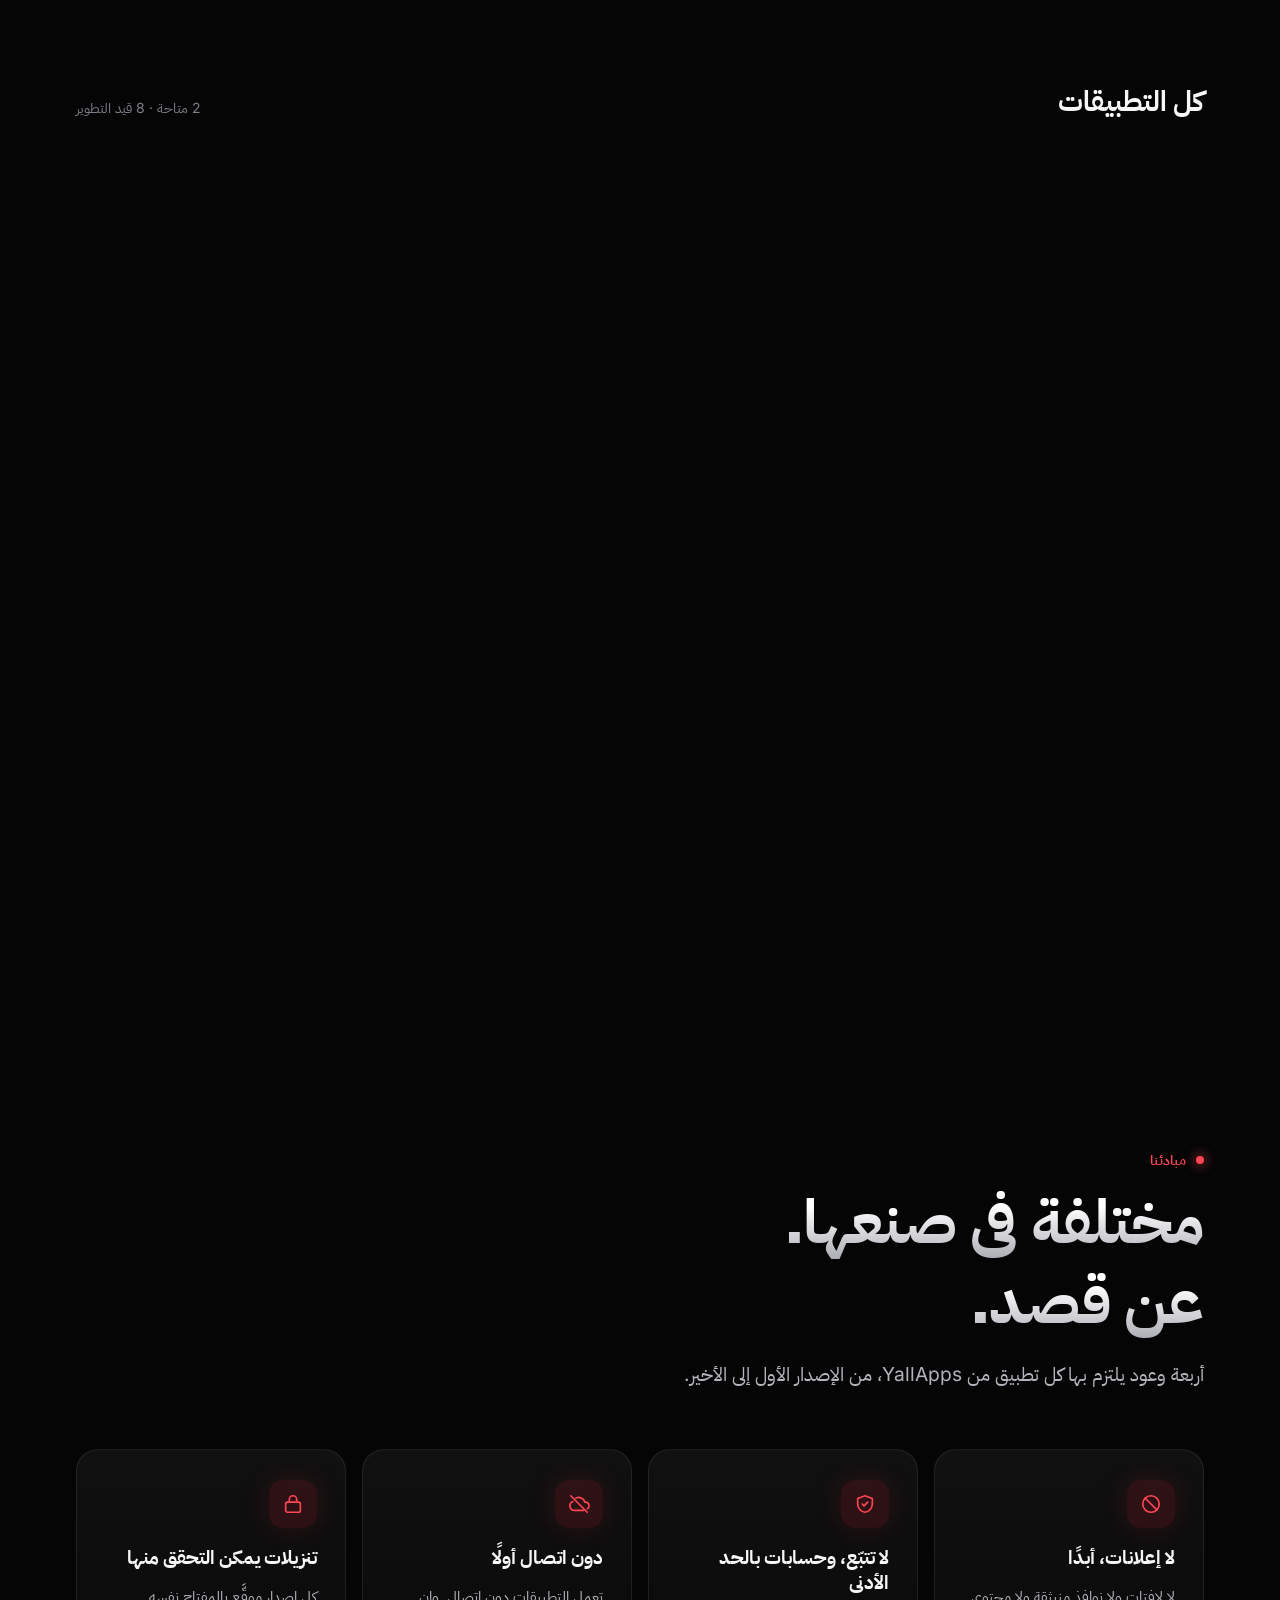
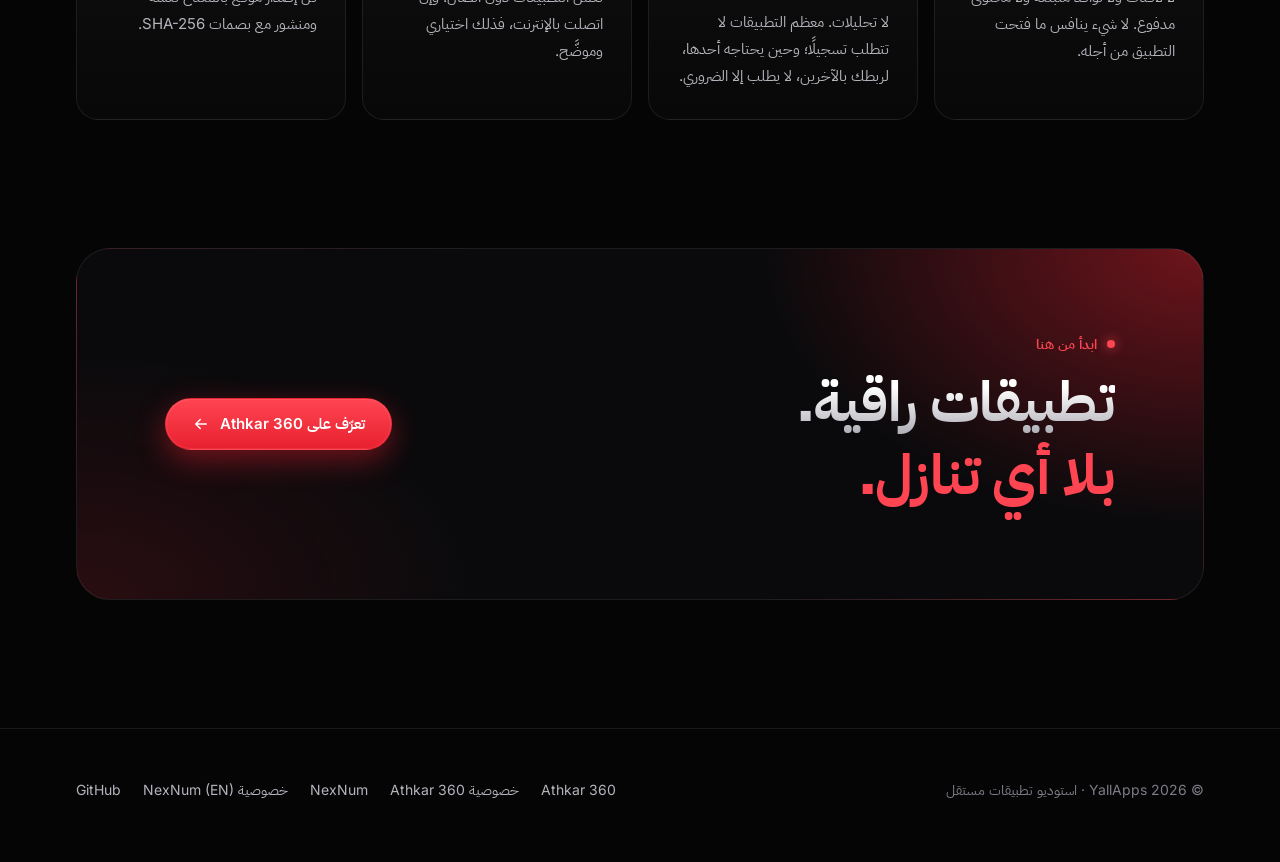
==== commit 85b52796: "Home: drop the GitHub link from the header menu (kept in the footer) Claude-Session: https://claude." ====
--- a/ar/index.html
+++ b/ar/index.html
@@ -51,7 +51,6 @@
         <nav class="nav" aria-label="القائمة الرئيسية">
           <a class="nav-link" href="#apps">التطبيقات</a>
           <a class="nav-link" href="#principles">مبادئنا</a>
-          <a class="nav-link" href="https://github.com/yallapps">GitHub</a>
           <a class="btn btn-primary" href="#apps">استكشف</a>
           <span class="lang-switch">
             <a href="/" lang="en" hreflang="en">EN</a>
@@ -159,7 +158,7 @@
               </div>
             </a>
             <div class="poster upcoming" data-cat="games" style="--glow: #3b82f6">
-              <span class="app-icon mono" aria-hidden="true">C</span>
+              <img class="app-icon" src="/assets/img/apps/chess360.webp" width="88" height="88" alt="" loading="lazy" />
               <div class="info">
                 <span class="cat-label">ألعاب</span>
                 <h3>Chess360</h3>
@@ -186,7 +185,7 @@
               </div>
             </div>
             <div class="poster upcoming" data-cat="tools" style="--glow: #38bdf8">
-              <span class="app-icon mono" aria-hidden="true">S</span>
+              <img class="app-icon" src="/assets/img/apps/scanfly360.webp" width="88" height="88" alt="" loading="lazy" />
               <div class="info">
                 <span class="cat-label">أدوات</span>
                 <h3>ScanFly360</h3>
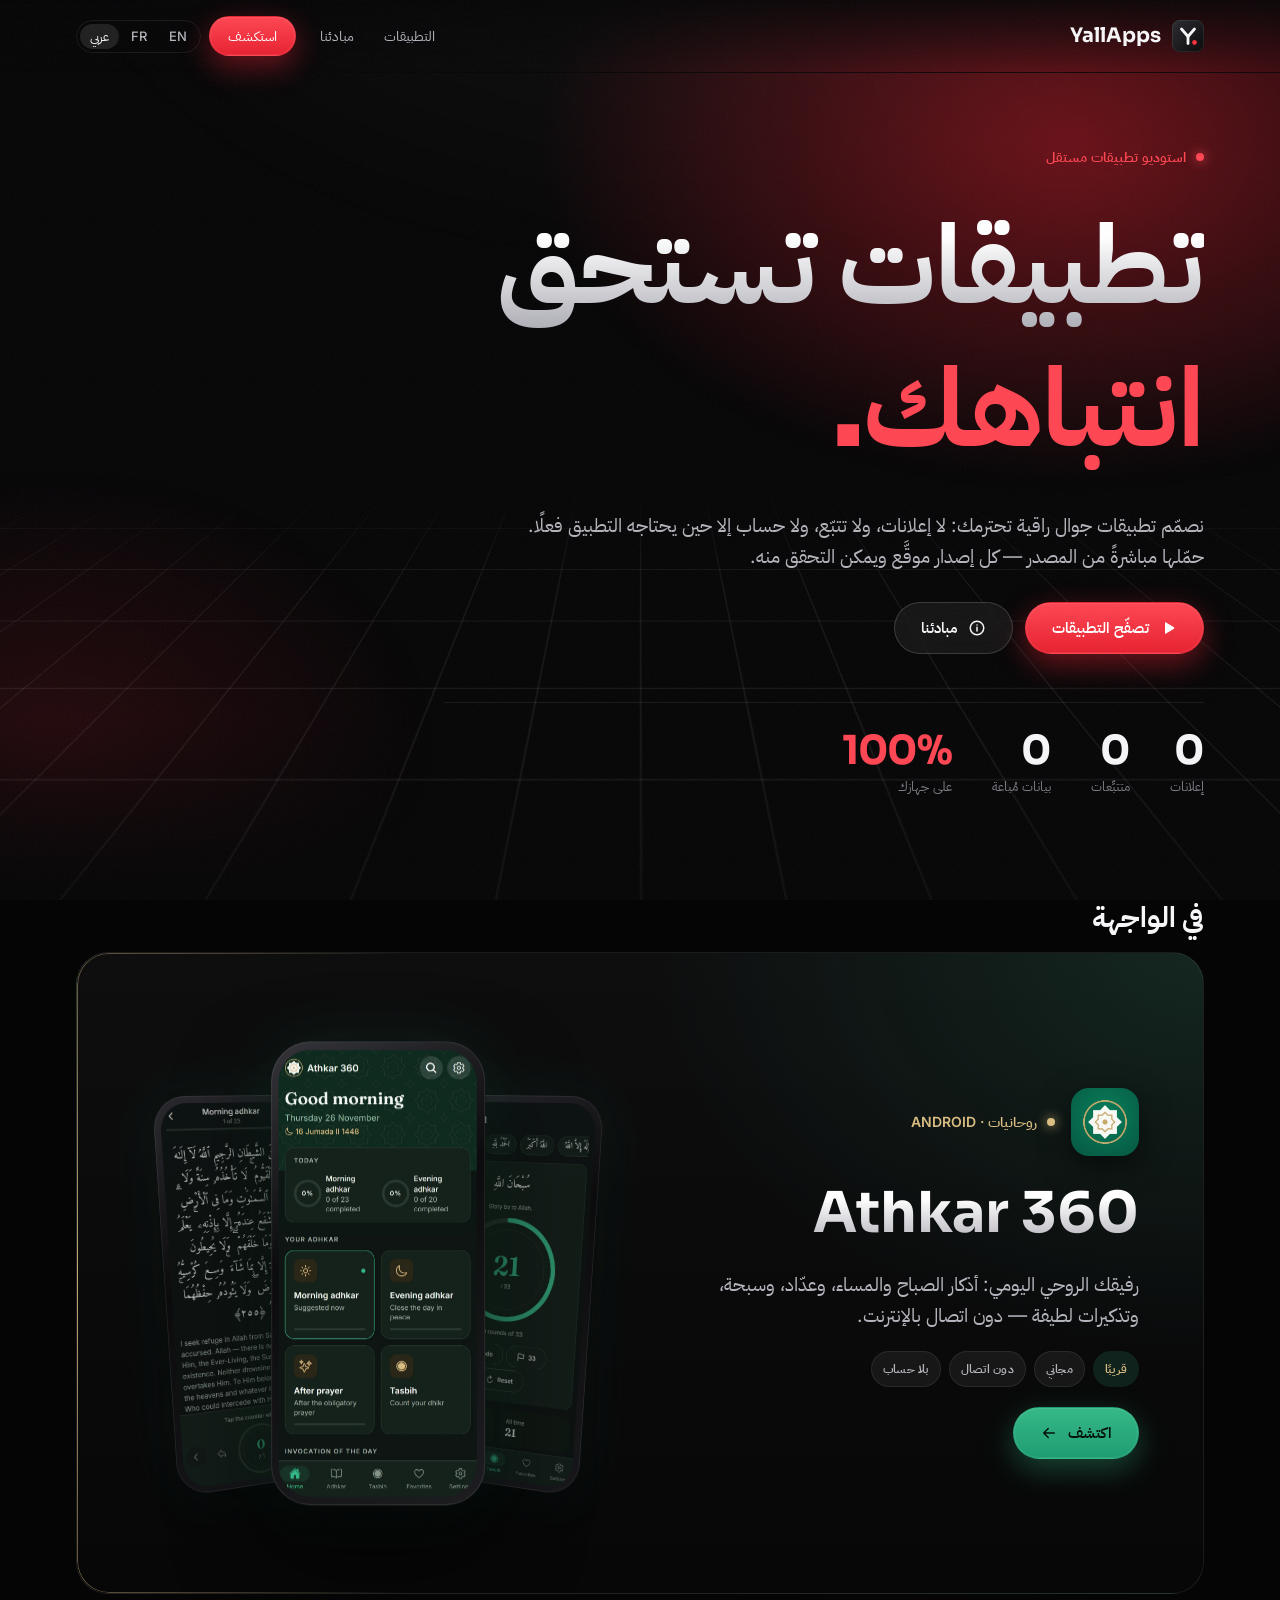
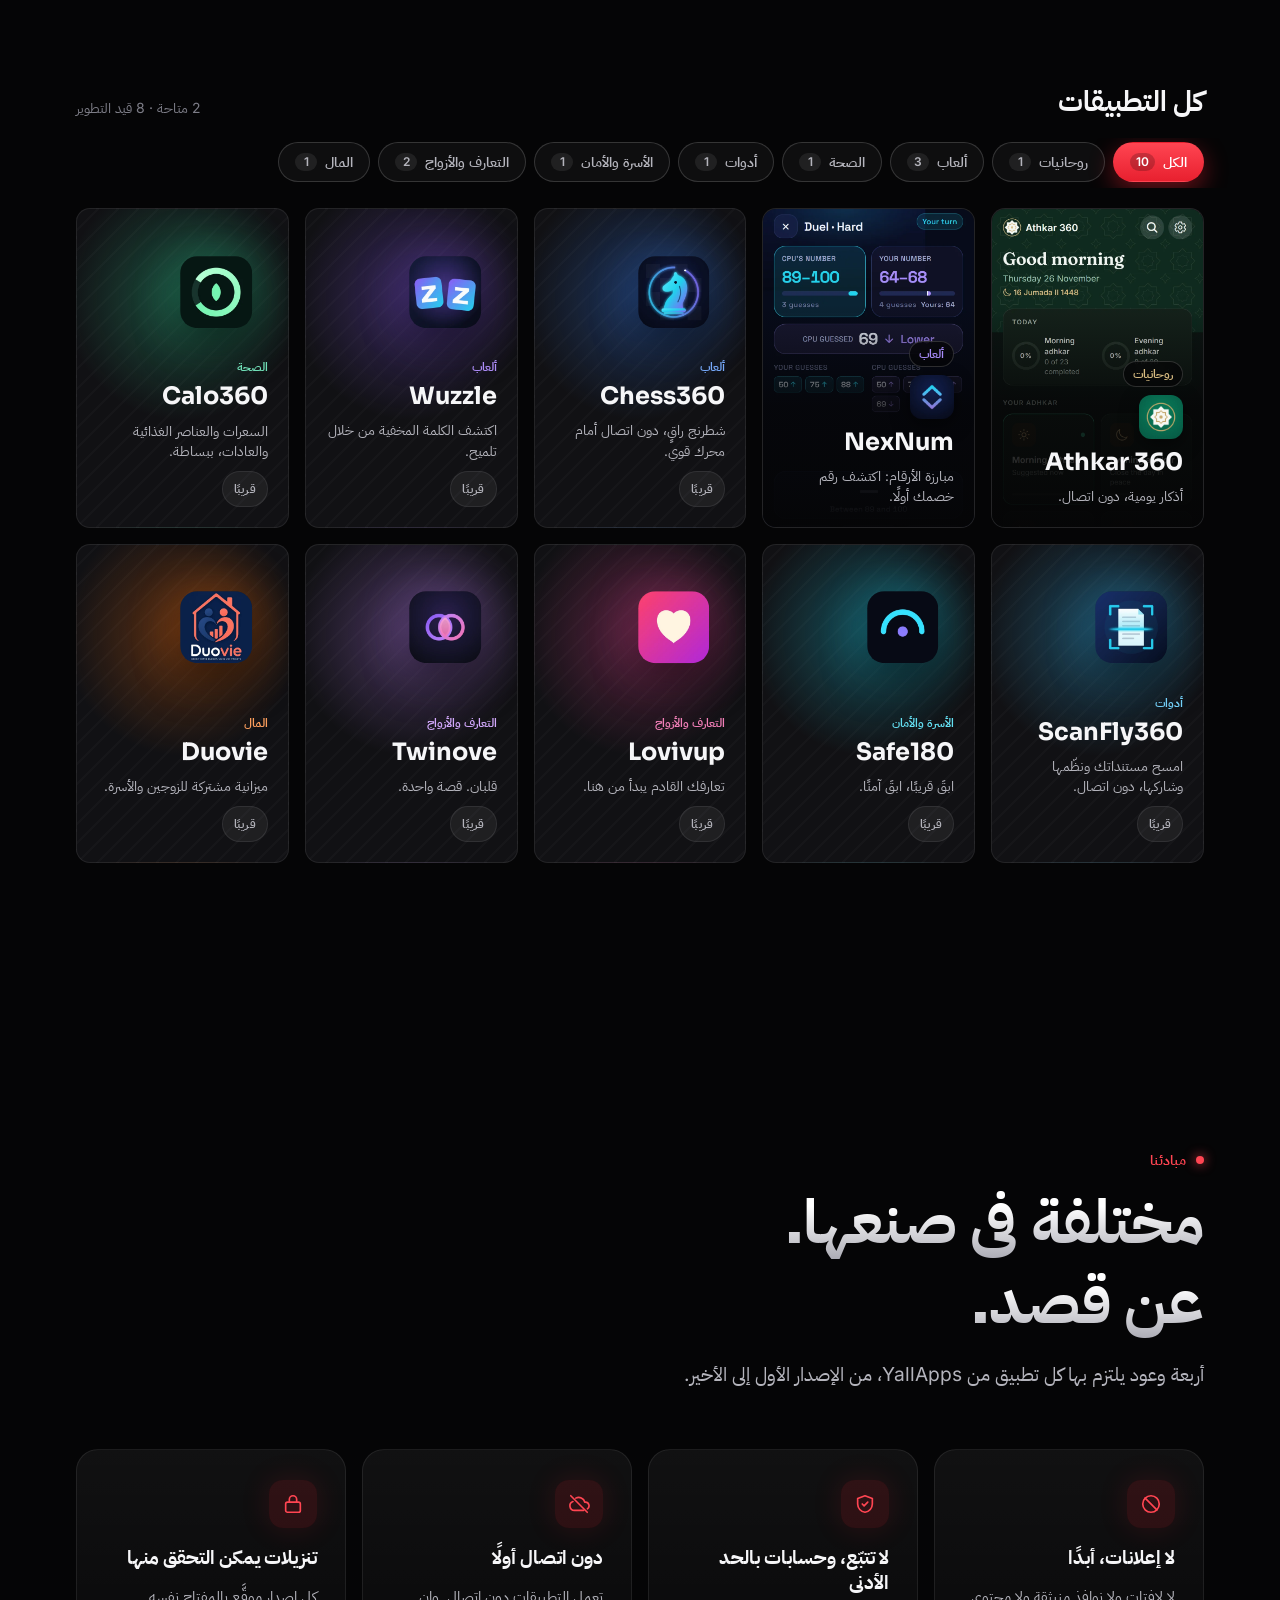
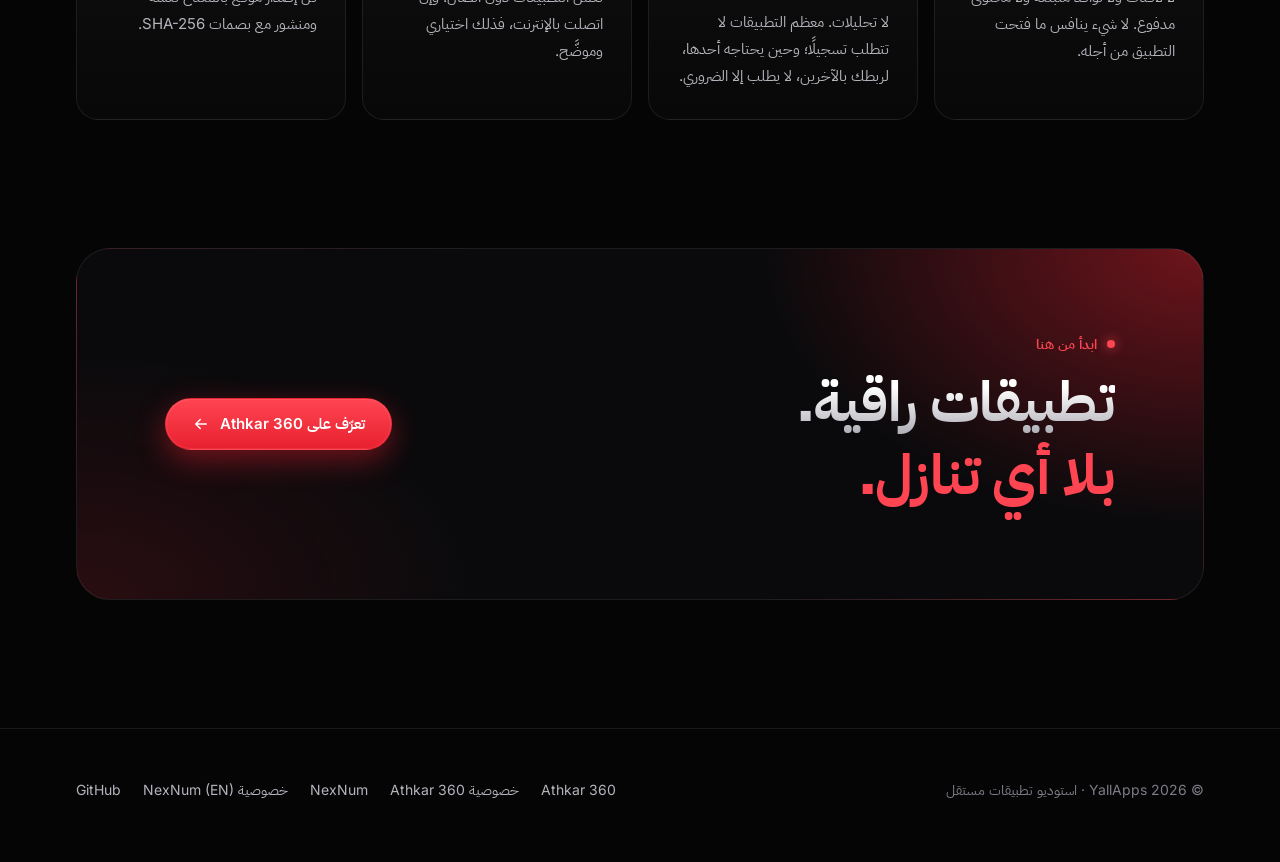
==== commit f3c699a2: "NexNum: rework the page for the number duel New hero, feature cards, gallery and FAQ for the duel ag" ====
--- a/ar/index.html
+++ b/ar/index.html
@@ -154,7 +154,7 @@
                 <span class="cat-label">ألعاب</span>
                 <img class="icon" src="/nexnum/img/icon-256.webp" width="44" height="44" alt="" />
                 <h3>NexNum</h3>
-                <p>أعلى أم أدنى، بجرأة.</p>
+                <p>مبارزة الأرقام: اكتشف رقم خصمك أولًا.</p>
               </div>
             </a>
             <div class="poster upcoming" data-cat="games" style="--glow: #3b82f6">
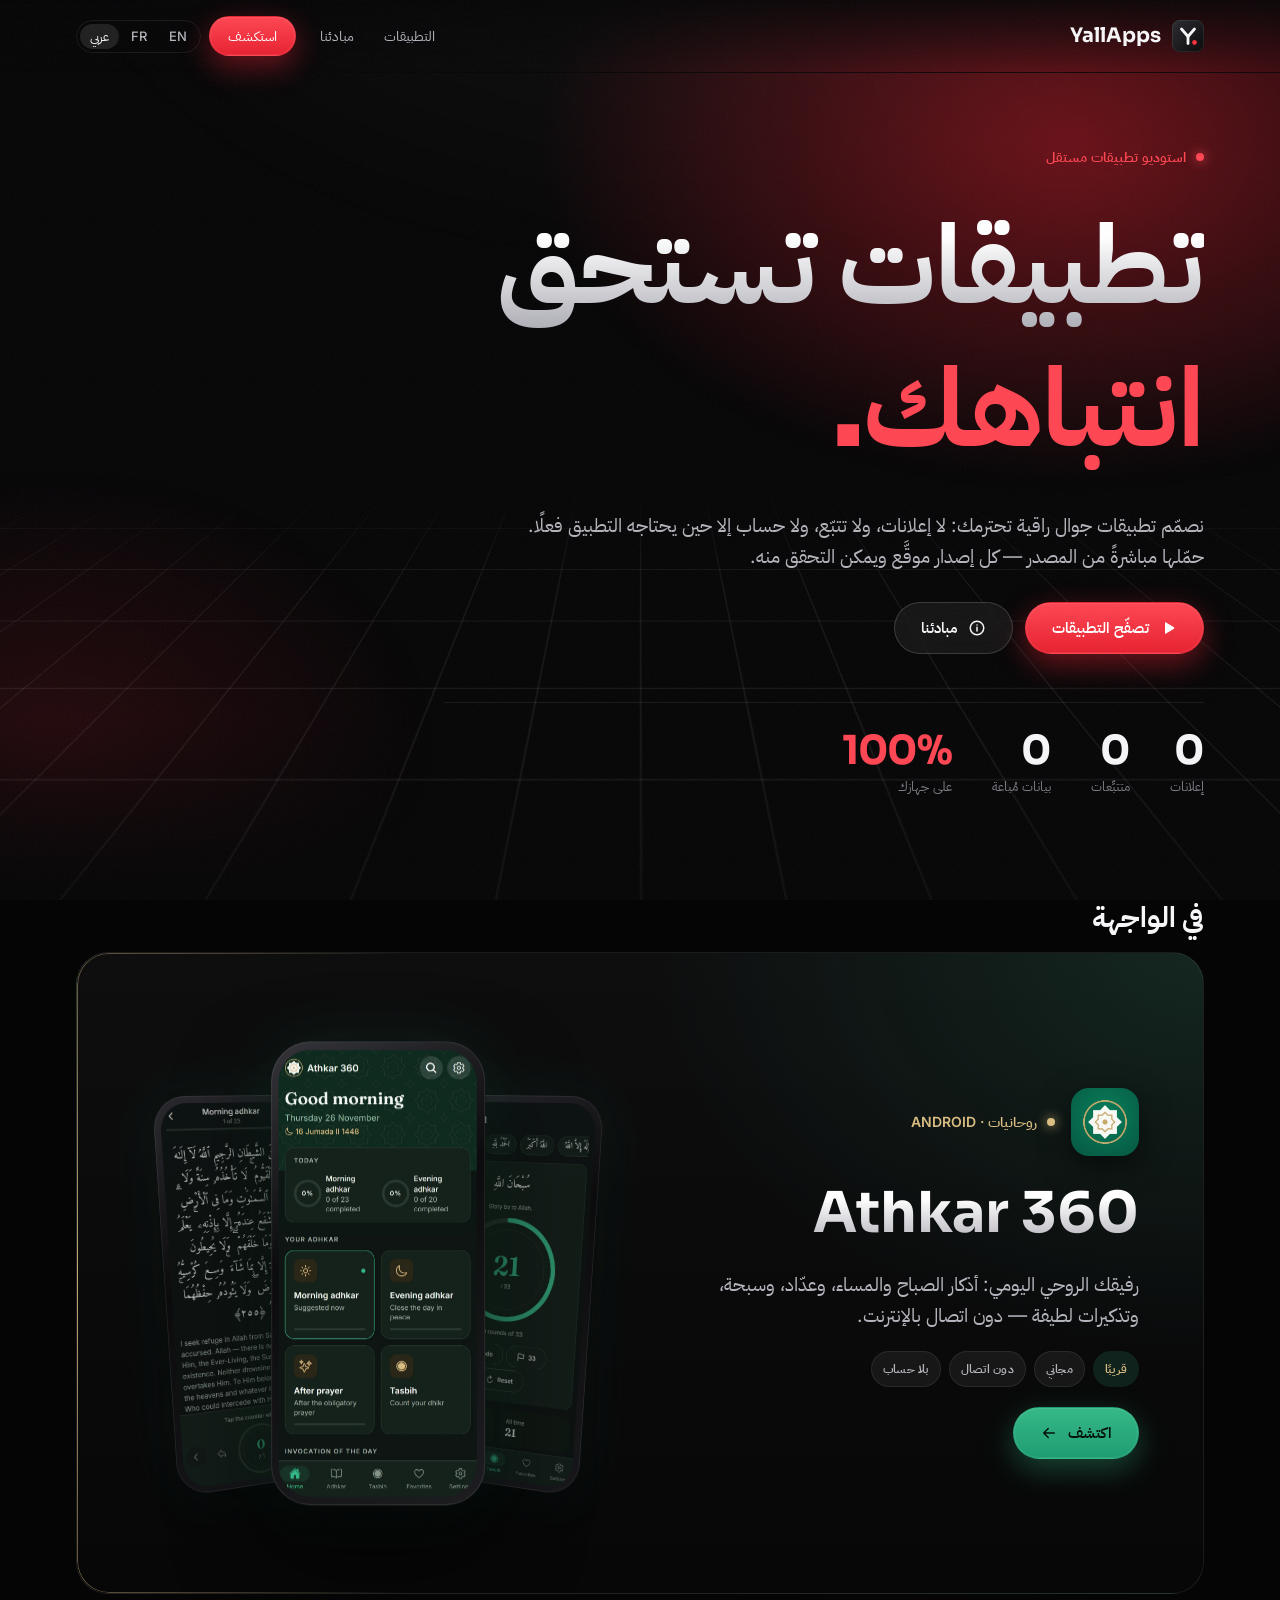
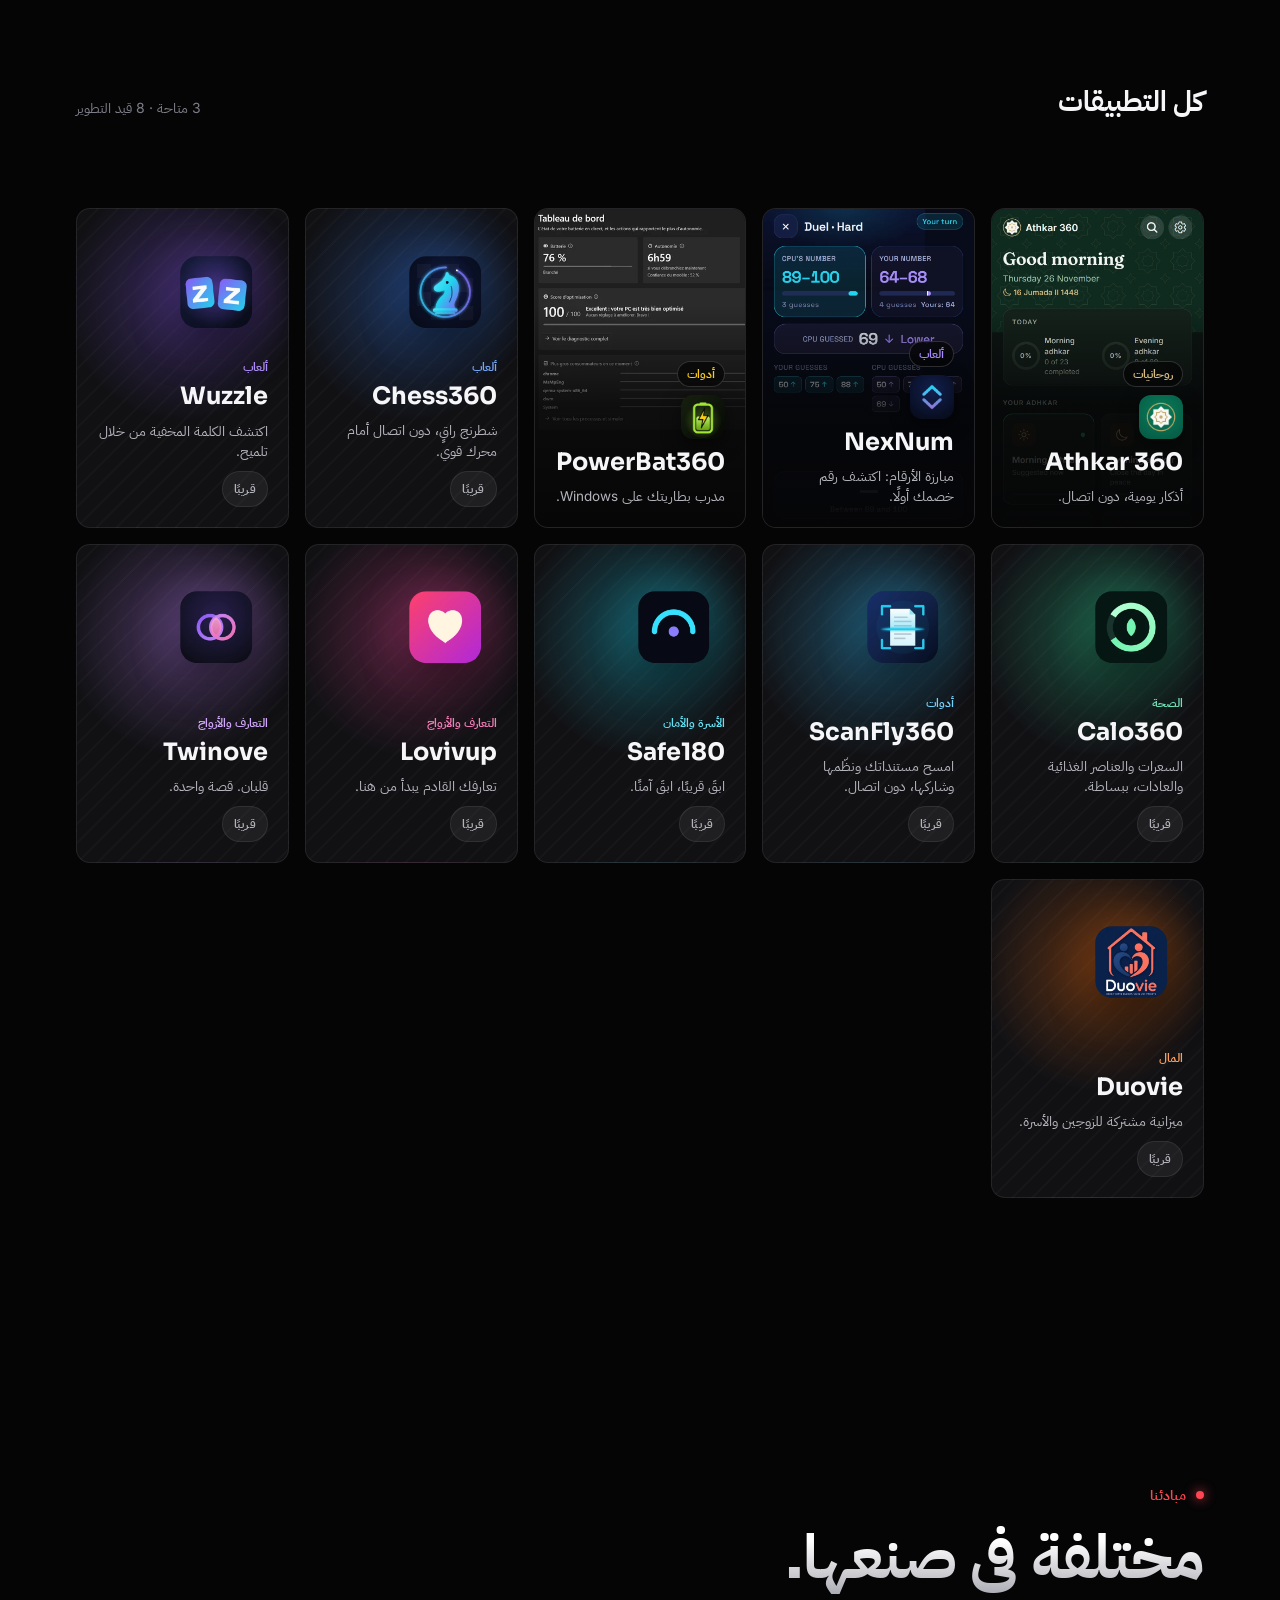
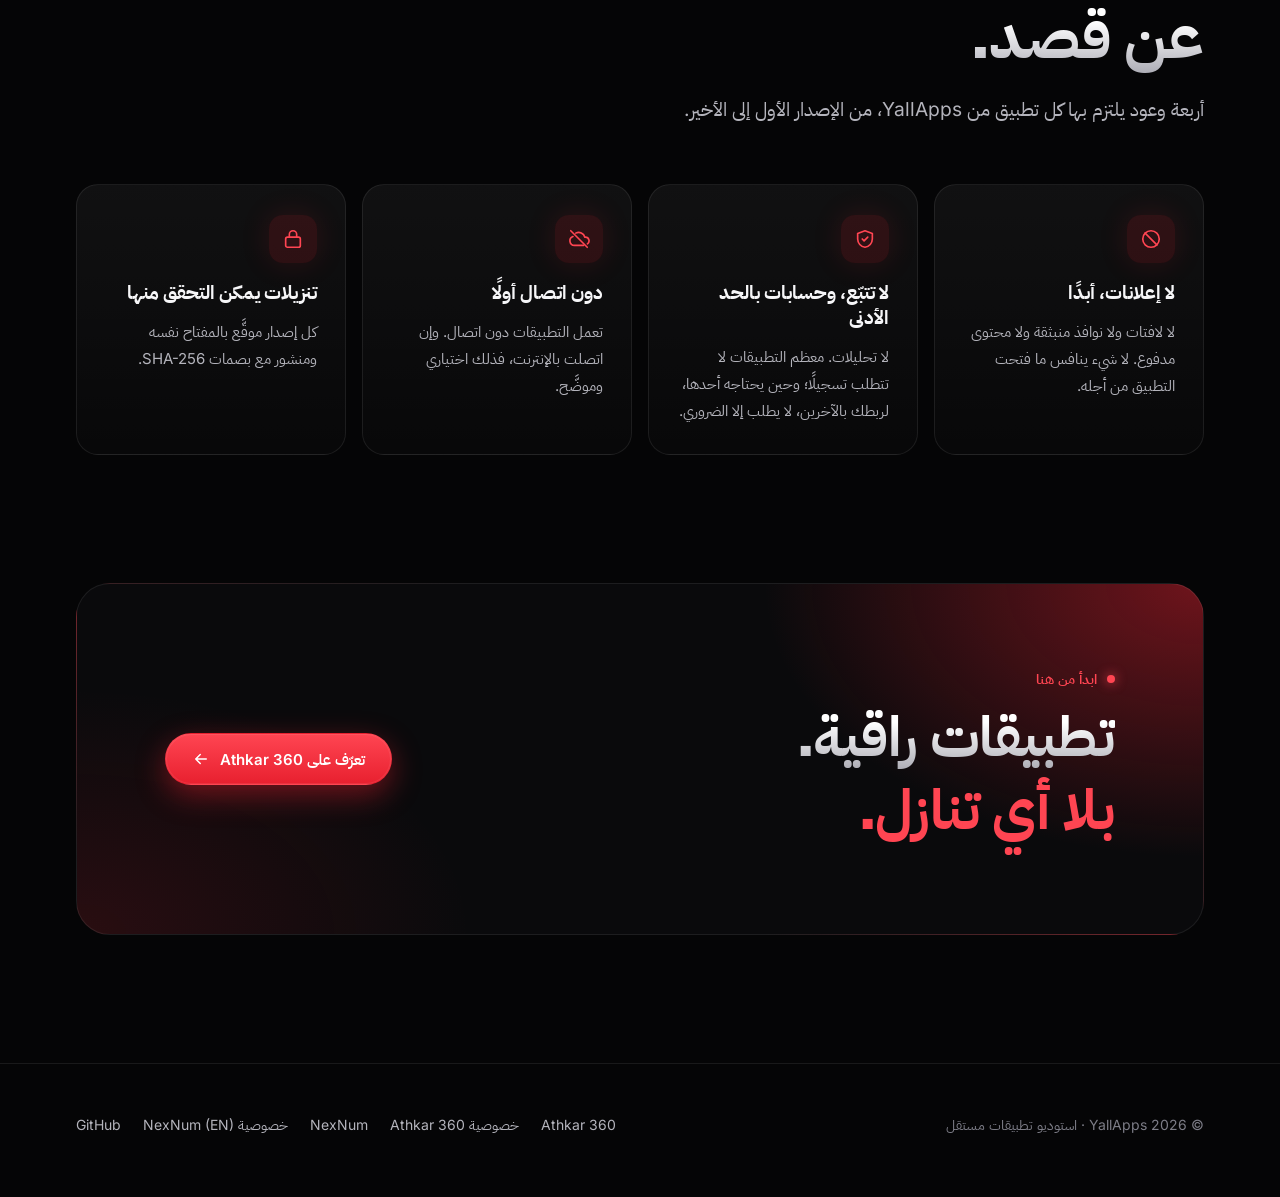
==== commit 839b1ea6: "PowerBat360 page and 0.3.0 preview (beta) Windows battery coach: app page, privacy policy, screensho" ====
--- a/ar/index.html
+++ b/ar/index.html
@@ -126,14 +126,14 @@
           <!-- catalog:start (generated by tools/catalog.js) -->
           <div class="row-head reveal" style="margin-top: clamp(56px, 7vw, 96px)">
             <h2>كل التطبيقات</h2>
-            <p>2 متاحة · 8 قيد التطوير</p>
+            <p>3 متاحة · 8 قيد التطوير</p>
           </div>
           <div class="cat-filter reveal" role="group" aria-label="التصنيفات">
-            <button type="button" class="cat-btn" data-filter="all" aria-pressed="true">الكل<span class="n">10</span></button>
+            <button type="button" class="cat-btn" data-filter="all" aria-pressed="true">الكل<span class="n">11</span></button>
             <button type="button" class="cat-btn" data-filter="spirituality" aria-pressed="false">روحانيات<span class="n">1</span></button>
             <button type="button" class="cat-btn" data-filter="games" aria-pressed="false">ألعاب<span class="n">3</span></button>
             <button type="button" class="cat-btn" data-filter="health" aria-pressed="false">الصحة<span class="n">1</span></button>
-            <button type="button" class="cat-btn" data-filter="tools" aria-pressed="false">أدوات<span class="n">1</span></button>
+            <button type="button" class="cat-btn" data-filter="tools" aria-pressed="false">أدوات<span class="n">2</span></button>
             <button type="button" class="cat-btn" data-filter="family" aria-pressed="false">الأسرة والأمان<span class="n">1</span></button>
             <button type="button" class="cat-btn" data-filter="love" aria-pressed="false">التعارف والأزواج<span class="n">2</span></button>
             <button type="button" class="cat-btn" data-filter="finance" aria-pressed="false">المال<span class="n">1</span></button>
@@ -155,6 +155,15 @@
                 <img class="icon" src="/nexnum/img/icon-256.webp" width="44" height="44" alt="" />
                 <h3>NexNum</h3>
                 <p>مبارزة الأرقام: اكتشف رقم خصمك أولًا.</p>
+              </div>
+            </a>
+            <a class="poster" href="/powerbat360/" data-app="powerbat360" data-cat="tools">
+              <img src="/powerbat360/img/poster.webp" alt="" width="390" height="844" loading="lazy" />
+              <div class="info">
+                <span class="cat-label">أدوات</span>
+                <img class="icon" src="/powerbat360/img/icon-256.webp" width="44" height="44" alt="" />
+                <h3>PowerBat360</h3>
+                <p>مدرب بطاريتك على Windows.</p>
               </div>
             </a>
             <div class="poster upcoming" data-cat="games" style="--glow: #3b82f6">
--- a/assets/site.css
+++ b/assets/site.css
@@ -1645,3 +1645,73 @@
   --accent: #a78bfa;
   --tint: rgba(34, 211, 238, 0.12);
 }
+
+[data-app='powerbat360'] {
+  --bg: #050805;
+  --bg-2: #0b1208;
+  --brand: #84cc16;
+  --brand-hi: #a3e635;
+  --brand-ink: #0a1204;
+  --brand-glow: rgba(163, 230, 53, 0.32);
+  --accent: #facc15;
+  --tint: rgba(163, 230, 53, 0.12);
+}
+
+/* ---------- Desktop screens (Windows apps) ----------
+   Same role as .phone, for wide desktop screenshots. */
+
+.screen {
+  aspect-ratio: 1800 / 1222;
+  border-radius: clamp(10px, 1.2vw, 16px);
+  padding: clamp(4px, 0.45vw, 6px);
+  background: linear-gradient(150deg, #34343a, #0c0c0e 40%, #1e1e22);
+  box-shadow:
+    0 0 0 1px rgba(255, 255, 255, 0.1) inset,
+    0 40px 90px rgba(0, 0, 0, 0.7),
+    0 0 60px var(--tint);
+}
+
+.screen img {
+  display: block;
+  width: 100%;
+  height: 100%;
+  object-fit: cover;
+  object-position: top left;
+  border-radius: clamp(7px, 0.9vw, 11px);
+}
+
+.screens {
+  perspective: 1600px;
+  margin-inline-end: calc(-1 * clamp(0px, 5vw, 96px));
+}
+
+.screens .screen {
+  transform: rotateY(-14deg) rotateX(4deg);
+  transform-origin: left center;
+  transition: transform 0.8s var(--ease);
+}
+
+.app-hero:hover .screens .screen {
+  transform: rotateY(-8deg) rotateX(2deg);
+}
+
+@media (max-width: 900px) {
+  .screens {
+    margin-inline-end: 0;
+  }
+  .screens .screen {
+    transform: none;
+  }
+}
+
+.gallery.wide {
+  grid-auto-columns: clamp(280px, 44vw, 600px);
+}
+
+.gallery.wide figure:hover .screen {
+  transform: translateY(-8px) scale(1.01);
+}
+
+.gallery .screen {
+  transition: transform 0.5s var(--ease);
+}
